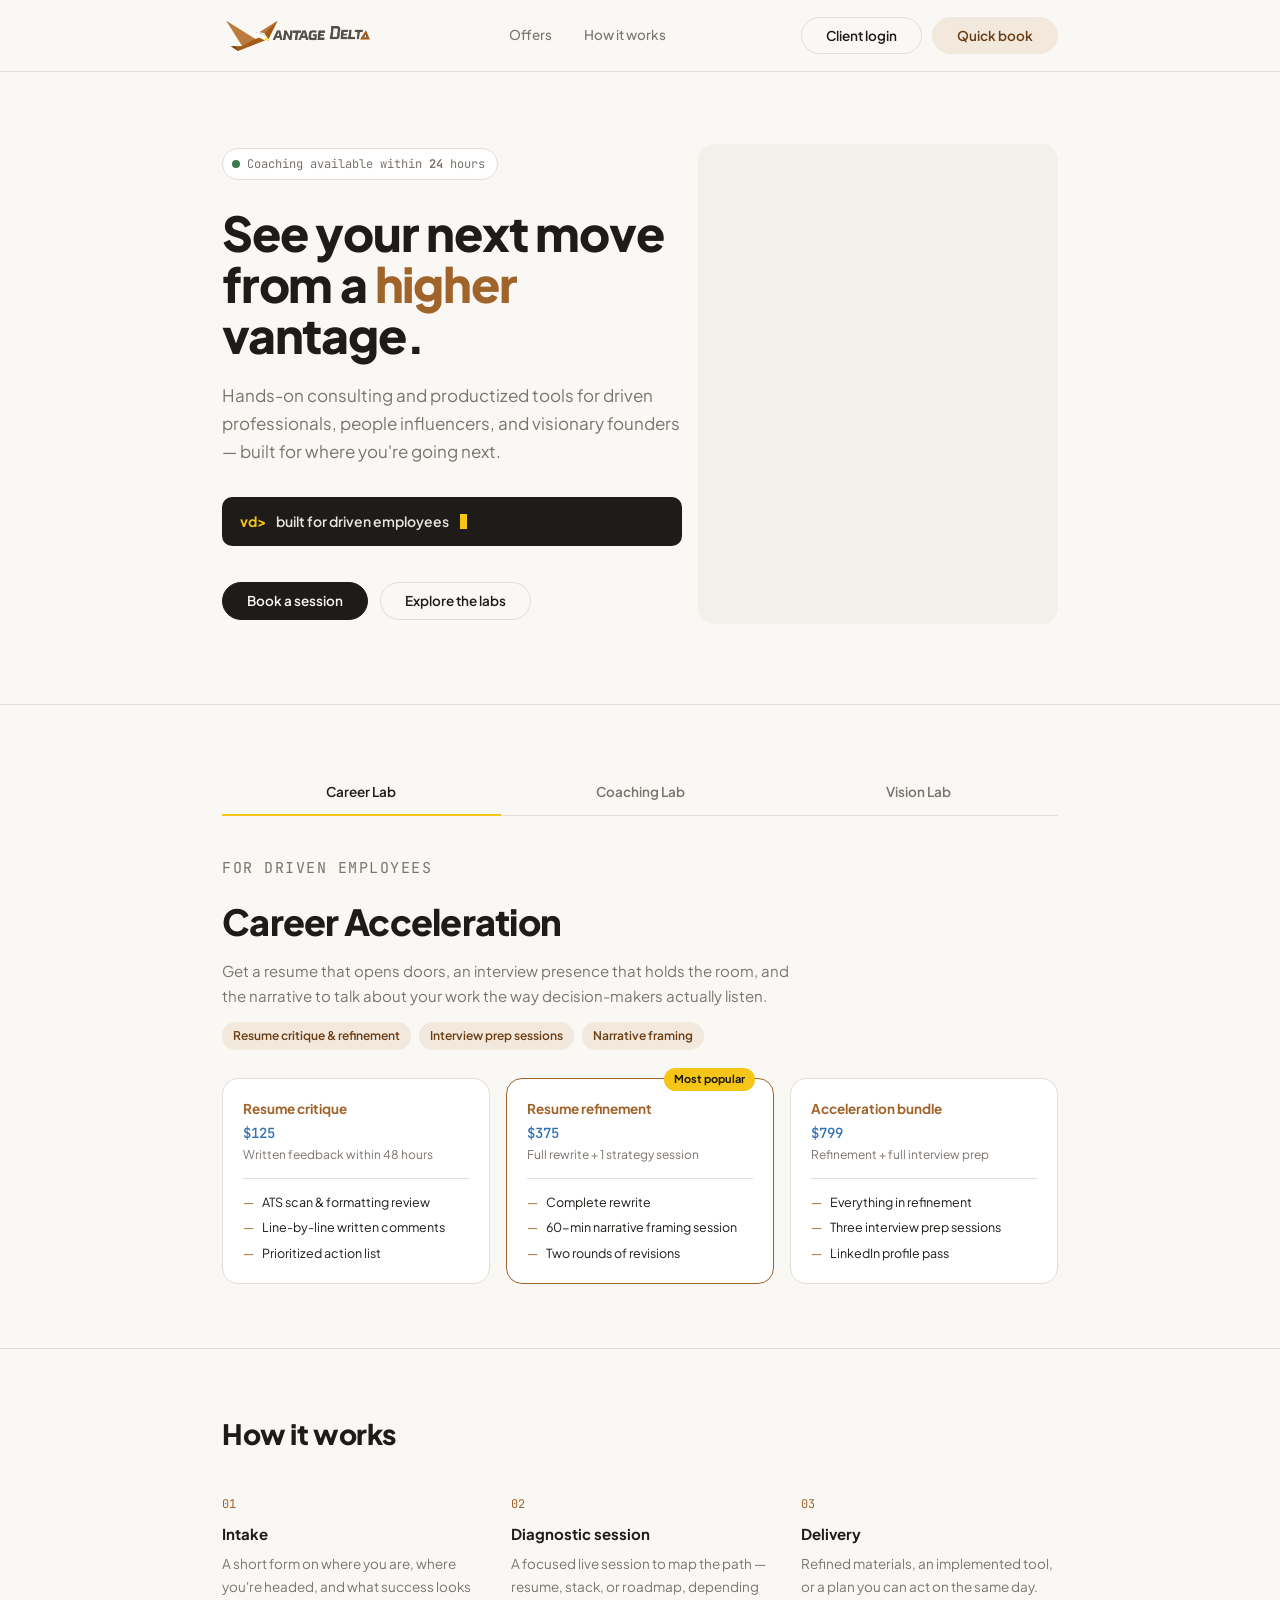
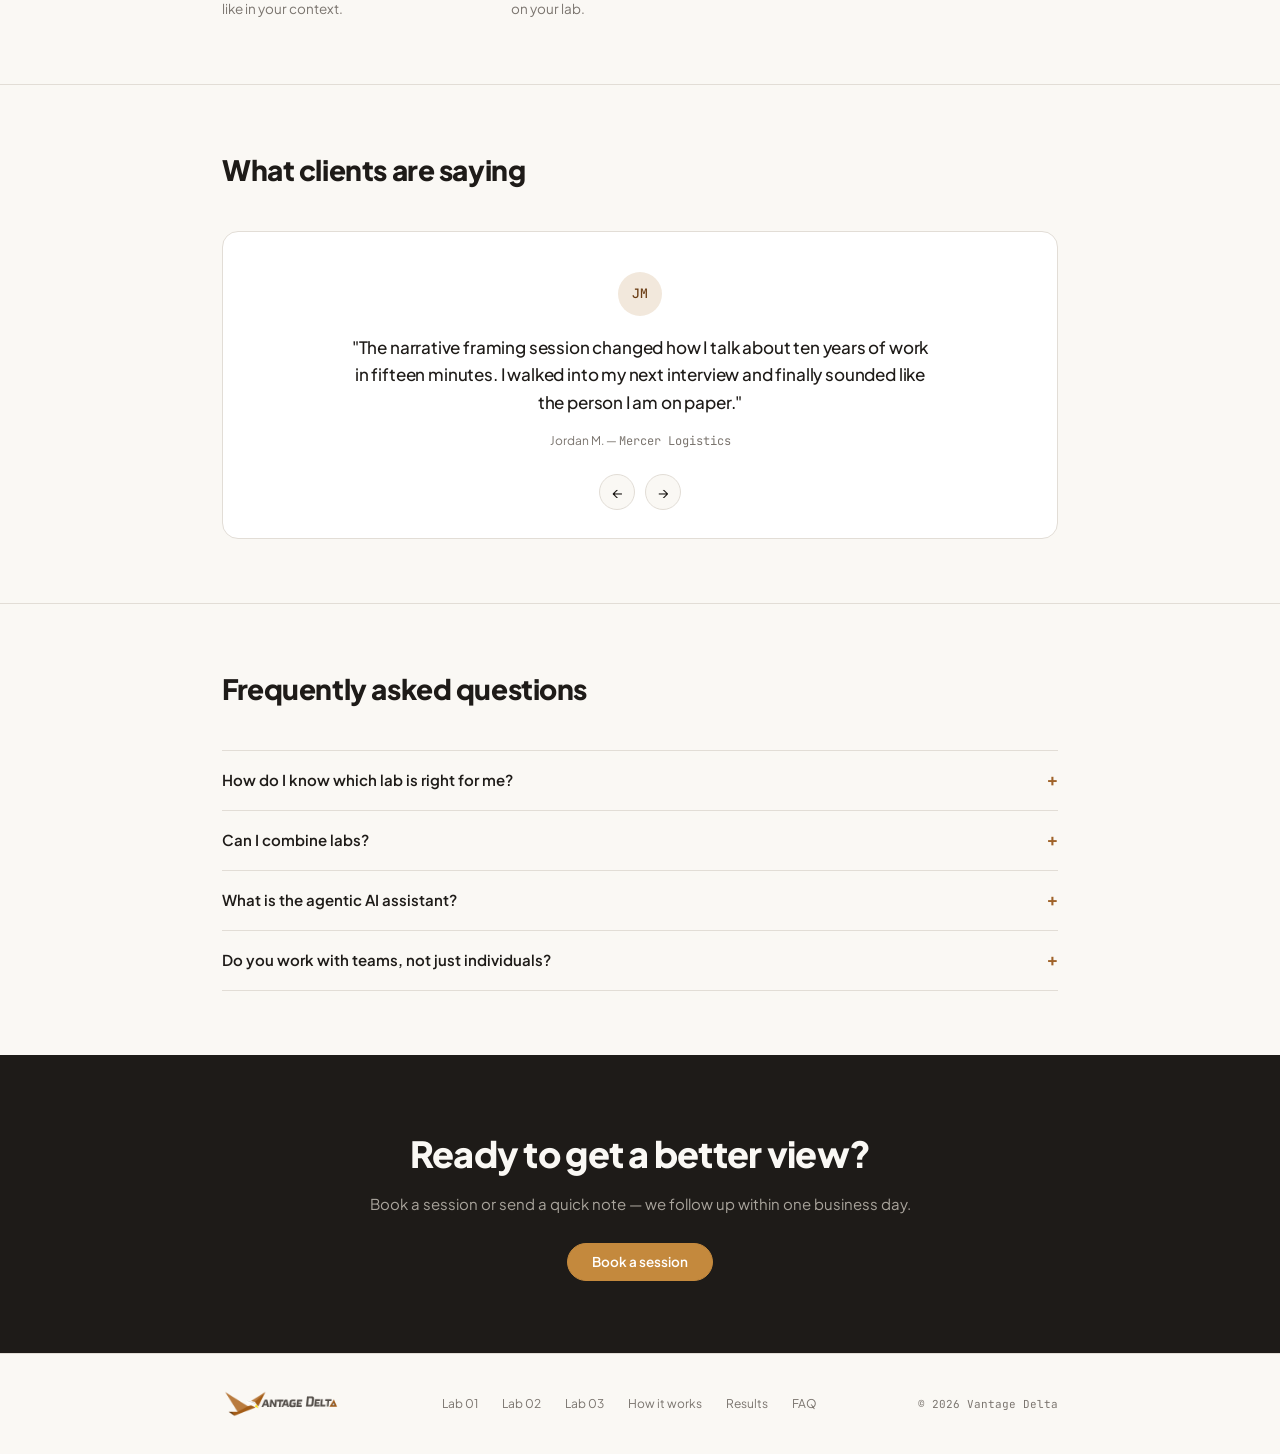
==== index.html @ 43eb8542 "Updating Console Function" ====
<!DOCTYPE html>
<html lang="en">
<head>
  <meta charset="UTF-8">
  <meta name="viewport" content="width=device-width, initial-scale=1.0">
  <meta name="description" content="Vantage Delta — Career acceleration, coaching stack, and vision clarity consulting for driven professionals, coaches, and founders.">
  <title>Vantage Delta</title>
  <link rel="stylesheet" href="./src/styles/main.css">

  <!-- Favicons -->
  <link rel="icon" type="image/x-icon"    href="./public/favicon.ico">
  <link rel="icon" type="image/png" sizes="32x32" href="./public/favicon-32.png">
  <link rel="apple-touch-icon" sizes="180x180"    href="./public/apple-touch-icon.png">
</head>
<body>

<!-- ─── Header ──────────────────────────────────────────────────────────── -->
<header class="site-header">
  <div class="container header-inner">
    <div class="logo">
      <img src="./public/logo.png" alt="Vantage Delta">
    </div>
    <nav class="site-nav">
      <a href="#lab01">Offers</a>
      <a href="#how">How it works</a>
    </nav>
    <div class="header-actions">
      <button class="btn btn-ghost" id="clientLoginBtn">Client login</button>
      <button class="btn btn-accent-soft" id="qbOpenBtn">Quick book</button>
    </div>
  </div>
</header>

<!-- ─── Hero ─────────────────────────────────────────────────────────────── -->
<section class="hero" id="hero-section">
  <div class="container">
    <div class="hero-layout">

      <!-- Left: content -->
      <div class="hero-content">
        <div class="avail-badge">
          <span class="avail-dot" id="availDot"></span>
          <span id="availText">Coaching available within <span id="availHours">24</span> hours</span>
        </div>
        <h1>See your next move<br>from a <em>higher</em> vantage.</h1>
        <p class="hero-sub">
          Hands-on consulting and productized tools for driven professionals,
          people influencers, and visionary founders — built for where you're going next.
        </p>
        <div class="console">
          <span class="console-prompt">vd&gt;</span>
          <span id="consoleText"></span>
          <span class="console-cursor"></span>
        </div>
        <div class="hero-actions">
          <button class="btn btn-dark" id="heroBookBtn">Book a session</button>
          <a class="btn btn-ghost" href="#lab01">Explore the labs</a>
        </div>
      </div>

      <!-- Right: visual panel — images controlled via Notion CMS -->
      <div class="hero-visual" id="heroVisual">
        <img class="hero-visual-img" id="heroVisualImg" src="" alt="" aria-hidden="true">
      </div>

    </div>
  </div>
</section>

<!-- Section divider -->
<hr class="section-rule" aria-hidden="true">

<!-- ─── Offerings (tabbed) ───────────────────────────────────────────── -->
<section class="offerings" id="lab01">
  <div class="container">

    <div class="tab-bar" role="tablist">
      <button class="tab-btn active" role="tab" data-tab="lab01" aria-selected="true">
        Career Lab
      </button>
      <button class="tab-btn" role="tab" data-tab="lab02" aria-selected="false" id="lab02">
        Coaching Lab
      </button>
      <button class="tab-btn" role="tab" data-tab="lab03" aria-selected="false" id="lab03">
        Vision Lab
      </button>
    </div>

    <!-- Lab 01 -->
    <div class="tab-panel active" data-panel="lab01" role="tabpanel">
      <div class="panel-header">
        <p class="panel-kicker">For driven employees</p>
        <h2>Career Acceleration</h2>
        <p>
          Get a resume that opens doors, an interview presence that holds the room,
          and the narrative to talk about your work the way decision-makers actually listen.
        </p>
        <div class="panel-tags">
          <span>Resume critique &amp; refinement</span>
          <span>Interview prep sessions</span>
          <span>Narrative framing</span>
        </div>
      </div>
      <div class="tier-grid">
        <div class="tier-card">
          <p class="tier-name">Resume critique</p>
          <p class="tier-price">$125</p>
          <p class="tier-desc">Written feedback within 48 hours</p>
          <ul class="tier-features">
            <li>ATS scan &amp; formatting review</li>
            <li>Line-by-line written comments</li>
            <li>Prioritized action list</li>
          </ul>
        </div>
        <div class="tier-card featured">
          <span class="tier-badge">Most popular</span>
          <p class="tier-name">Resume refinement</p>
          <p class="tier-price">$375</p>
          <p class="tier-desc">Full rewrite + 1 strategy session</p>
          <ul class="tier-features">
            <li>Complete rewrite</li>
            <li>60-min narrative framing session</li>
            <li>Two rounds of revisions</li>
          </ul>
        </div>
        <div class="tier-card">
          <p class="tier-name">Acceleration bundle</p>
          <p class="tier-price">$799</p>
          <p class="tier-desc">Refinement + full interview prep</p>
          <ul class="tier-features">
            <li>Everything in refinement</li>
            <li>Three interview prep sessions</li>
            <li>LinkedIn profile pass</li>
          </ul>
        </div>
      </div>
    </div>

    <!-- Lab 02 -->
    <div class="tab-panel" data-panel="lab02" role="tabpanel">
      <div class="panel-header">
        <p class="panel-kicker">For people influencers &amp; coaches</p>
        <h2>Coaching Stack</h2>
        <p>
          Run your practice on the same infrastructure we use — including an AI assistant
          trained on your frameworks that supports your clients between sessions.
          Every higher-tier client gets access to a Vantage Delta–trained agent built around their methodology.
        </p>
        <div class="panel-tags">
          <span>Instructional design templates</span>
          <span>Agentic AI assistant setup</span>
          <span>Implementation &amp; onboarding</span>
        </div>
      </div>
      <div class="tier-grid">
        <div class="tier-card">
          <p class="tier-name">Stack starter</p>
          <p class="tier-price">$497</p>
          <p class="tier-desc">One-time</p>
          <ul class="tier-features">
            <li>Instructional design templates</li>
            <li>Self-guided AI assistant setup guide</li>
            <li>Email support during setup</li>
          </ul>
        </div>
        <div class="tier-card featured">
          <span class="tier-badge">Most popular</span>
          <p class="tier-name">Stack pro</p>
          <p class="tier-price">$1,997<br>+ $99/mo</p>
          <p class="tier-desc">Full implementation</p>
          <ul class="tier-features">
            <li>1:1 onboarding session</li>
            <li>Custom AI assistant trained on your materials</li>
            <li>Ongoing hosting &amp; support</li>
          </ul>
        </div>
        <div class="tier-card">
          <p class="tier-name">Stack + strategy</p>
          <p class="tier-price">$1,997<br>+ $249/mo</p>
          <p class="tier-desc">Pro + ongoing coaching</p>
          <ul class="tier-features">
            <li>Everything in Stack Pro</li>
            <li>Monthly strategy session</li>
            <li>Quarterly assistant retraining</li>
          </ul>
        </div>
      </div>
    </div>

    <!-- Lab 03 -->
    <div class="tab-panel" data-panel="lab03" role="tabpanel">
      <div class="panel-header">
        <p class="panel-kicker">For visionaries</p>
        <h2>Vision Clarity</h2>
        <p>
          Before you build, get a clear read on your MVP scope, your stack, and exactly where
          to place people — your first hire, a contractor, or a fractional lead.
          We help you deploy human capital as strategically as any other resource.
        </p>
        <div class="panel-tags">
          <span>MVP framing &amp; stack analysis</span>
          <span>Human capital deployment</span>
          <span>Business structuring</span>
        </div>
      </div>
      <div class="tier-grid">
        <div class="tier-card">
          <p class="tier-name">Framing sprint</p>
          <p class="tier-price">$2,500</p>
          <p class="tier-desc">2-week engagement</p>
          <ul class="tier-features">
            <li>MVP scope document</li>
            <li>Stack analysis &amp; recommendations</li>
            <li>30/60/90-day roadmap</li>
          </ul>
        </div>
        <div class="tier-card">
          <p class="tier-name">Advisory retainer</p>
          <p class="tier-price">$1,500/mo</p>
          <p class="tier-desc">Ongoing guidance</p>
          <ul class="tier-features">
            <li>Async support between sessions</li>
            <li>Monthly strategy session</li>
            <li>Hiring &amp; deployment guidance as you grow</li>
          </ul>
        </div>
        <div class="tier-card featured">
          <span class="tier-badge">Most popular</span>
          <p class="tier-name">Launch package</p>
          <p class="tier-price">$4,500</p>
          <p class="tier-desc">Framing + structuring + people plan</p>
          <ul class="tier-features">
            <li>Everything in framing sprint</li>
            <li>Business structuring guidance</li>
            <li>People deployment plan — hire, contract, or place fractionally</li>
          </ul>
        </div>
      </div>
    </div>

  </div>
</section>

<!-- ─── How it works ──────────────────────────────────────────────────────── -->
<section class="how" id="how">
  <div class="container">
    <h2 class="section-heading">How it works</h2>
    <div class="how-grid">
      <div class="how-step">
        <span class="step-num">01</span>
        <h4>Intake</h4>
        <p>A short form on where you are, where you're headed, and what success looks like in your context.</p>
      </div>
      <div class="how-step">
        <span class="step-num">02</span>
        <h4>Diagnostic session</h4>
        <p>A focused live session to map the path — resume, stack, or roadmap, depending on your lab.</p>
      </div>
      <div class="how-step">
        <span class="step-num">03</span>
        <h4>Delivery</h4>
        <p>Refined materials, an implemented tool, or a plan you can act on the same day.</p>
      </div>
    </div>
  </div>
</section>

<!-- ─── Case studies ──────────────────────────────────────────────────────── -->
<section class="cases" id="cases">
  <div class="container">
    <h2 class="section-heading">What clients are saying</h2>
    <div class="carousel-wrap">
      <div class="carousel-track-outer">
        <div class="carousel-track" id="carouselTrack">

          <!-- Slides injected from Notion via JS, fallback placeholders below -->
          <div class="case-slide">
            <div class="case-avatar">JM</div>
            <p class="case-quote">"The narrative framing session changed how I talk about ten years of work in fifteen minutes. I walked into my next interview and finally sounded like the person I am on paper."</p>
            <p class="case-meta">Jordan M. — <span class="org">Mercer Logistics</span></p>
          </div>

          <div class="case-slide">
            <div class="case-avatar">AR</div>
            <p class="case-quote">"We stood up the coaching stack in under a week. The assistant knows our frameworks — coaches spend their time on the conversation, not repeating themselves."</p>
            <p class="case-meta">Aliyah R. — <span class="org">Northbound Coaching Collective</span></p>
          </div>

          <div class="case-slide">
            <div class="case-avatar">DT</div>
            <p class="case-quote">"The framing sprint told us exactly what to build first and who we actually needed to hire. We skipped a fractional CTO entirely and saved months."</p>
            <p class="case-meta">Devon T. — <span class="org">Loop &amp; Lattice</span></p>
          </div>

        </div>
      </div>
      <div class="carousel-controls">
        <button id="prevCase" aria-label="Previous">&#8592;</button>
        <button id="nextCase" aria-label="Next">&#8594;</button>
      </div>
    </div>
  </div>
</section>

<!-- ─── FAQ ───────────────────────────────────────────────────────────────── -->
<section class="faq" id="faq">
  <div class="container">
    <h2 class="section-heading">Frequently asked questions</h2>

    <details class="faq-item" name="vl-faq">
      <summary>How do I know which lab is right for me? <span class="faq-toggle">+</span></summary>
      <p>If you're job searching or angling for a promotion, start with Lab 01. If you coach or develop others professionally, Lab 02. If you're building something new, Lab 03. Quick book and we'll confirm in the intake.</p>
    </details>

    <details class="faq-item" name="vl-faq">
      <summary>Can I combine labs? <span class="faq-toggle">+</span></summary>
      <p>Yes. A common pairing is Vision Clarity for the business and Coaching Stack for the team being built around it. Reach out and we'll scope accordingly.</p>
    </details>

    <details class="faq-item" name="vl-faq">
      <summary>What is the agentic AI assistant? <span class="faq-toggle">+</span></summary>
      <p>It's an AI assistant trained on your specific coaching materials and frameworks — so your clients get consistent, on-brand support between sessions. It's the same infrastructure behind our Chess Not Checkers mentorship program, now productized for other coaches.</p>
    </details>

    <details class="faq-item" name="vl-faq">
      <summary>Do you work with teams, not just individuals? <span class="faq-toggle">+</span></summary>
      <p>Yes. Lab 02 and Lab 03 are both designed to scale from a solo practitioner to a small team. Multi-coach licensing is coming in Phase 2.</p>
    </details>

  </div>
</section>

<!-- ─── CTA Band ───────────────────────────────────────────────────────────── -->
<section class="cta-band">
  <div class="container">
    <h2>Ready to get a better view?</h2>
    <p>Book a session or send a quick note — we follow up within one business day.</p>
    <button class="btn btn-primary" id="ctaBookBtn">Book a session</button>
  </div>
</section>

<!-- ─── Footer ─────────────────────────────────────────────────────────────── -->
<footer class="site-footer">
  <div class="container footer-inner">
    <div class="footer-logo">
      <img src="./public/logo.png" alt="Vantage Delta">
    </div>
    <nav class="footer-nav">
      <a href="#lab01">Lab 01</a>
      <a href="#lab02">Lab 02</a>
      <a href="#lab03">Lab 03</a>
      <a href="#how">How it works</a>
      <a href="#cases">Results</a>
      <a href="#faq">FAQ</a>
    </nav>
    <div class="footer-meta">
      <span>&copy; 2026 Vantage Delta</span>
    </div>
  </div>
</footer>

<!-- ─── Quick Book card ────────────────────────────────────────────────────── -->
<div class="qb-overlay" id="qbOverlay"></div>
<aside class="qb-card" id="qbCard" role="dialog" aria-label="Quick book">
  <button class="qb-close" id="qbClose" aria-label="Close">&times;</button>
  <h3>Quick book</h3>
  <p class="qb-sub">Tell us what you need and we'll follow up within one business day.</p>
  <div id="qbFormWrap">
    <div id="qbFormLoading">Loading form…</div>
    <div id="hbspt-form-target"></div>
  </div>
</aside>

<!-- HubSpot embed v2 — loaded async, form initialized on first card open -->
<script charset="utf-8" type="text/javascript" src="//js-na2.hsforms.net/forms/embed/v2.js" async></script>
<script>
  var hsFormLoaded = false;

  function initHubSpotForm() {
    if (hsFormLoaded) return; // only create once
    function tryCreate() {
      if (window.hbspt && window.hbspt.forms) {
        hbspt.forms.create({
          region: "na2",
          portalId: "246483124",
          formId: "dcd3683c-7e55-4ae4-b282-bf4c3a5fb9b4",
          target: "#hbspt-form-target",
          onFormReady: function() {
            const loader = document.getElementById('qbFormLoading');
            if (loader) loader.style.display = 'none';
          }
        });
        hsFormLoaded = true;
      } else {
        // Script not ready yet — retry in 100ms
        setTimeout(tryCreate, 100);
      }
    }
    tryCreate();
  }
</script>

<script src="./src/js/main.js"></script>
</body>
</html>
---- src/styles/main.css ----
@import url('https://fonts.googleapis.com/css2?family=Plus+Jakarta+Sans:wght@400;500;600;700;800&family=JetBrains+Mono:wght@400;500&display=swap');
@import './tokens.css';

/* ─── Reset ──────────────────────────────────────────────────────────────── */
*, *::before, *::after { box-sizing: border-box; margin: 0; padding: 0; }
html { scroll-behavior: smooth; }
body {
  font-family: var(--font-sans);
  font-size: var(--text-base);
  background: var(--color-paper);
  color: var(--color-ink);
  -webkit-font-smoothing: antialiased;
  line-height: 1.5;
}
img { display: block; max-width: 100%; }
a { color: inherit; text-decoration: none; }
button { font-family: var(--font-sans); cursor: pointer; }

/* ─── Layout ─────────────────────────────────────────────────────────────── */
.container {
  width: 100%;
  max-width: var(--max-w);
  margin: 0 auto;
  padding: 0 32px;
}

/* ─── Buttons ────────────────────────────────────────────────────────────── */
.btn {
  display: inline-flex;
  align-items: center;
  justify-content: center;
  gap: 8px;
  padding: 11px 24px;
  border-radius: var(--radius-pill);
  border: 1.5px solid transparent;
  font-size: var(--text-sm);
  font-weight: 600;
  line-height: 1;
  white-space: nowrap;
  transition: background 0.15s, color 0.15s, border-color 0.15s, transform 0.1s;
}
.btn:active { transform: scale(0.97); }

.btn-dark {
  background: var(--color-ink);
  color: var(--color-paper);
  border-color: var(--color-ink);
}
.btn-dark:hover { background: var(--color-ink-mid); border-color: var(--color-ink-mid); }

.btn-ghost {
  background: transparent;
  color: var(--color-ink);
  border-color: var(--color-border);
}
.btn-ghost:hover { border-color: var(--color-ink-mid); }

.btn-primary {
  background: var(--color-primary);
  color: #fff;
  border-color: var(--color-primary);
}
.btn-primary:hover { background: var(--color-primary-dark); border-color: var(--color-primary-dark); }

.btn-accent-soft {
  background: var(--color-primary-soft);
  color: var(--color-primary-dark);
  border-color: var(--color-primary-soft);
}
.btn-accent-soft:hover { background: #EAD9C4; }

/* ─── Header ─────────────────────────────────────────────────────────────── */
.site-header {
  position: sticky;
  top: 0;
  z-index: 100;
  height: var(--header-h);
  background: rgba(250, 248, 244, 0.94);
  backdrop-filter: blur(8px);
  border-bottom: 1px solid var(--color-border);
}
.header-inner {
  display: flex;
  align-items: center;
  justify-content: space-between;
  height: 100%;
}
.logo {
  display: flex;
  align-items: center;
  gap: 12px;
}
.logo img {
  height: 36px;
  width: auto;
}
.site-nav {
  display: flex;
  align-items: center;
  gap: 32px;
}
.site-nav a {
  font-size: var(--text-sm);
  font-weight: 500;
  color: var(--color-ink-soft);
  transition: color 0.15s;
}
.site-nav a:hover { color: var(--color-ink); }
.header-actions {
  display: flex;
  align-items: center;
  gap: 10px;
}

/* ─── Availability badge ─────────────────────────────────────────────────── */
.avail-badge {
  display: inline-flex;
  align-items: center;
  gap: 7px;
  font-family: var(--font-mono);
  font-size: var(--text-xs);
  color: var(--color-ink-soft);
  background: var(--color-surface);
  border: 1px solid var(--color-border);
  border-radius: var(--radius-pill);
  padding: 6px 12px 6px 9px;
  margin-bottom: 28px;
}
.avail-dot {
  width: 8px;
  height: 8px;
  border-radius: 50%;
  background: var(--color-green);
  flex-shrink: 0;
  transition: background 0.3s;
}
.avail-dot.off { background: var(--color-red); }

/* ─── Hero ───────────────────────────────────────────────────────────────── */
/* ─── Hero ───────────────────────────────────────────────────────────────── */
.hero {
  padding: 72px 0 80px;
}

/* Two-column layout */
.hero-layout {
  display: grid;
  grid-template-columns: 1fr 360px;
  gap: 10px;
  align-items: center;
}

/* Left column */
.hero-content {}

.hero h1 {
  font-size: var(--text-3xl);
  font-weight: 800;
  line-height: 1.06;
  letter-spacing: -0.025em;
  margin-bottom: 20px;
}
.hero h1 em {
  font-style: normal;
  color: var(--color-primary);
}
.hero-sub {
  font-size: var(--text-md);
  color: var(--color-ink-soft);
  line-height: 1.65;
  max-width: 520px;
  margin-bottom: 32px;
}

/* Right column — visual panel */
.hero-visual {
  position: relative;
  height: 480px;
  border-radius: var(--radius-lg);
  overflow: hidden;
  background-color: var(--color-surface-2);
  /* background-image set via JS from Notion CMS */
  background-repeat: repeat-x;
  background-size: auto 100%;
  background-position: center;
  display: flex;
  align-items: flex-end;
  justify-content: center;
}

/* Foreground image — max 360×480, object-fit keeps proportions */
.hero-visual-img {
  display: block;
  width: 100%;
  max-width: 360px;
  max-height: 480px;
  object-fit: contain;
  object-position: bottom center;
  position: relative;
  z-index: 1;
  /* Hidden until src is set via JS */
  opacity: 0;
  transition: opacity 0.3s ease;
}
.hero-visual-img.loaded { opacity: 1; }

/* Responsive — stack on smaller screens */
@media (max-width: 860px) {
  .hero-layout {
    grid-template-columns: 1fr;
  }
  .hero-visual {
    height: 280px;
    order: -1; /* image above content on mobile */
  }
}
.console {
  display: flex;
  align-items: center;
  gap: 10px;
  font-family: var(--font-sans);
  font-size: 14px;
  font-weight: 600;
  background: var(--color-ink);
  color: #E8E4DC;
  border-radius: var(--radius-md);
  padding: 14px 18px;
  max-width: 460px;
  margin-bottom: 36px;
}
.console-prompt { color: var(--color-accent); font-weight: 700; }
.console-cursor {
  display: inline-block;
  width: 7px;
  height: 15px;
  background: var(--color-accent);
  vertical-align: -3px;
  margin-left: 1px;
  animation: blink 1s step-end infinite;
}
@keyframes blink { 50% { opacity: 0; } }
.hero-actions { display: flex; gap: 12px; flex-wrap: wrap; }

/* Section rule */
.section-rule {
  border: none;
  border-top: 1px solid var(--color-border);
  margin: 0;
}

/* ─── Offerings — tabbed ─────────────────────────────────────────────────── */
.offerings { padding: 64px 0; }

.tab-bar {
  display: flex;
  border-bottom: 1px solid var(--color-border);
  margin-bottom: 40px;
}
.tab-btn {
  flex: 1;
  background: none;
  border: none;
  border-bottom: 2px solid transparent;
  padding: 14px 8px;
  font-size: var(--text-sm);
  font-weight: 600;
  color: var(--color-ink-soft);
  transition: color 0.15s, border-color 0.15s;
  margin-bottom: -1px;
}
.tab-btn:hover { color: var(--color-ink); }
.tab-btn.active {
  color: var(--color-ink);
  border-bottom-color: var(--color-accent);
}

.tab-panel { display: none; }
.tab-panel.active { display: block; animation: fadeIn 0.2s ease; }
@keyframes fadeIn { from { opacity: 0; transform: translateY(4px); } to { opacity: 1; transform: none; } }

.panel-header { margin-bottom: 28px; }
.panel-kicker {
  font-family: var(--font-mono);
  font-size: var(--text-xs);
  text-transform: uppercase;
  letter-spacing: 0.1em;
  color: var(--color-primary);
  margin-bottom: 10px;
}
.panel-header h2 {
  font-size: var(--text-2xl);
  font-weight: 800;
  letter-spacing: -0.02em;
  margin-bottom: 10px;
}
.panel-header p {
  font-size: var(--text-base);
  color: var(--color-ink-soft);
  line-height: 1.65;
  max-width: 580px;
  margin-bottom: 14px;
}
.panel-tags {
  display: flex;
  flex-wrap: wrap;
  gap: 8px;
}
.panel-tags span {
  font-size: var(--text-xs);
  font-weight: 600;
  background: var(--color-primary-soft);
  color: var(--color-primary-dark);
  padding: 5px 11px;
  border-radius: var(--radius-pill);
}

/* Tier cards */
.tier-grid {
  display: grid;
  grid-template-columns: repeat(3, minmax(0, 1fr));
  gap: 16px;
}
.tier-card {
  background: var(--color-surface);
  border: 1px solid var(--color-border);
  border-radius: var(--radius-lg);
  padding: 20px;
  display: flex;
  flex-direction: column;
  min-width: 0;
  position: relative;
}
.tier-card.featured {
  border-color: var(--color-primary);
}
.tier-badge {
  position: absolute;
  top: -11px;
  right: 18px;
  font-size: 11px;
  font-weight: 700;
  background: var(--color-accent);
  color: var(--color-ink);
  padding: 3px 10px;
  border-radius: var(--radius-pill);
}
.tier-name {
  font-size: var(--text-sm);
  font-weight: 700;
  margin-bottom: 4px;
  color: var(--color-primary);
}
.tier-price {
  font-family: var(--font-mono);
  font-size: 14px;
  font-weight: 500;
  line-height: 1.3;
  margin-bottom: 4px;
  color: #2F6FB3;
}
.tier-desc {
  font-size: 12px;
  color: var(--color-ink-soft);
  margin-bottom: 14px;
}
.tier-features {
  list-style: none;
  padding-top: 14px;
  border-top: 1px solid var(--color-border);
  display: flex;
  flex-direction: column;
  gap: 7px;
  flex: 1;
}
.tier-features li {
  font-size: 12.5px;
  display: flex;
  gap: 8px;
  align-items: flex-start;
  min-width: 0;
}
.tier-features li::before {
  content: '—';
  color: var(--color-primary);
  flex-shrink: 0;
}

/* ─── How it works ───────────────────────────────────────────────────────── */
.how { padding: 64px 0; border-top: 1px solid var(--color-border); }
.section-heading {
  font-size: var(--text-xl);
  font-weight: 800;
  letter-spacing: -0.015em;
  margin-bottom: 40px;
}
.how-grid {
  display: grid;
  grid-template-columns: repeat(3, minmax(0, 1fr));
  gap: 32px;
}
.how-step {}
.step-num {
  font-family: var(--font-mono);
  font-size: var(--text-xs);
  color: var(--color-primary);
  display: block;
  margin-bottom: 10px;
}
.how-step h4 {
  font-size: var(--text-base);
  font-weight: 700;
  margin-bottom: 8px;
}
.how-step p {
  font-size: var(--text-sm);
  color: var(--color-ink-soft);
  line-height: 1.65;
}

/* ─── Case studies ───────────────────────────────────────────────────────── */
.cases { padding: 64px 0; border-top: 1px solid var(--color-border); }
.carousel-wrap {
  background: var(--color-surface);
  border: 1px solid var(--color-border);
  border-radius: var(--radius-lg);
  padding: 40px 0 28px;
  overflow: hidden;
}
.carousel-track-outer { overflow: hidden; }
.carousel-track {
  display: flex;
  transition: transform 0.35s cubic-bezier(0.4, 0, 0.2, 1);
}
.case-slide {
  flex: 0 0 100%;
  min-width: 0;
  padding: 0 52px;
  text-align: center;
}
.case-avatar {
  width: 44px;
  height: 44px;
  border-radius: 50%;
  background: var(--color-primary-soft);
  color: var(--color-primary-dark);
  font-family: var(--font-mono);
  font-size: 13px;
  font-weight: 500;
  display: flex;
  align-items: center;
  justify-content: center;
  margin: 0 auto 18px;
}
.case-quote {
  font-size: var(--text-md);
  font-weight: 500;
  line-height: 1.6;
  letter-spacing: -0.01em;
  max-width: 580px;
  margin: 0 auto 16px;
}
.case-meta {
  font-size: var(--text-xs);
  color: var(--color-ink-soft);
}
.case-meta .org { font-family: var(--font-mono); }
.carousel-controls {
  display: flex;
  justify-content: center;
  gap: 10px;
  margin-top: 24px;
}
.carousel-controls button {
  width: 36px;
  height: 36px;
  border-radius: 50%;
  border: 1px solid var(--color-border);
  background: var(--color-paper);
  font-size: 15px;
  color: var(--color-ink);
  display: flex;
  align-items: center;
  justify-content: center;
  transition: border-color 0.15s;
}
.carousel-controls button:hover { border-color: var(--color-ink-mid); }

/* ─── FAQ ────────────────────────────────────────────────────────────────── */
.faq { padding: 64px 0; border-top: 1px solid var(--color-border); }
.faq-item {
  border-top: 1px solid var(--color-border);
}
.faq-item:last-child { border-bottom: 1px solid var(--color-border); }
.faq-item summary {
  list-style: none;
  display: flex;
  justify-content: space-between;
  align-items: center;
  padding: 16px 0;
  font-size: var(--text-base);
  font-weight: 600;
  cursor: pointer;
}
.faq-item summary::-webkit-details-marker { display: none; }
.faq-toggle {
  font-family: var(--font-mono);
  font-size: 18px;
  color: var(--color-primary);
  flex-shrink: 0;
  margin-left: 16px;
  transition: transform 0.2s;
}
details[open] .faq-toggle { transform: rotate(45deg); }
.faq-item p {
  font-size: var(--text-sm);
  color: var(--color-ink-soft);
  line-height: 1.7;
  padding-bottom: 16px;
}

/* ─── CTA Band ───────────────────────────────────────────────────────────── */
.cta-band {
  background: var(--color-ink);
  color: var(--color-paper);
  padding: 72px 0;
  text-align: center;
}
.cta-band h2 {
  font-size: var(--text-2xl);
  font-weight: 800;
  letter-spacing: -0.02em;
  margin-bottom: 12px;
}
.cta-band p {
  font-size: var(--text-base);
  color: #A9A49C;
  margin-bottom: 28px;
}
.cta-band .btn-primary {
  background: var(--color-primary-light);
  border-color: var(--color-primary-light);
  color: #fff;
}
.cta-band .btn-primary:hover {
  background: var(--color-primary);
  border-color: var(--color-primary);
}

/* ─── Footer ─────────────────────────────────────────────────────────────── */
.site-footer {
  border-top: 1px solid var(--color-border);
  padding: 36px 0;
}
.footer-inner {
  display: flex;
  align-items: center;
  justify-content: space-between;
  flex-wrap: wrap;
  gap: 16px;
}
.footer-logo img { height: 28px; width: auto; }
.footer-nav {
  display: flex;
  gap: 24px;
}
.footer-nav a {
  font-size: var(--text-xs);
  color: var(--color-ink-soft);
  transition: color 0.15s;
}
.footer-nav a:hover { color: var(--color-ink); }
.footer-meta {
  font-family: var(--font-mono);
  font-size: 11px;
  color: var(--color-ink-soft);
  text-align: right;
  display: flex;
  flex-direction: column;
  gap: 4px;
  align-items: flex-end;
}
.footer-meta a { color: var(--color-ink-soft); transition: color 0.15s; }
.footer-meta a:hover { color: var(--color-ink); }

/* ─── Quick Book modal card ──────────────────────────────────────────────── */
.qb-overlay {
  position: fixed;
  inset: 0;
  background: rgba(30, 27, 24, 0.5);
  z-index: 200;
  opacity: 0;
  visibility: hidden;
  transition: opacity 0.25s ease, visibility 0.25s ease;
}
.qb-overlay.open { opacity: 1; visibility: visible; }

.qb-card {
  position: fixed;
  top: 50%;
  right: -420px;
  transform: translateY(-50%);
  width: 380px;
  height: 630px;
  background: var(--color-surface);
  border: 1px solid var(--color-border);
  border-radius: var(--radius-lg);
  padding: 28px;
  z-index: 201;
  display: flex;
  flex-direction: column;
  opacity: 0;
  transition: right 0.3s cubic-bezier(0.4, 0, 0.2, 1), opacity 0.3s ease;
  overflow-y: auto;
}
.qb-card.open { right: 40px; opacity: 1; }

.qb-close {
  position: absolute;
  top: 20px;
  right: 20px;
  width: 30px;
  height: 30px;
  border-radius: 50%;
  border: 1px solid var(--color-border);
  background: transparent;
  font-size: 18px;
  line-height: 1;
  color: var(--color-ink);
  display: flex;
  align-items: center;
  justify-content: center;
  padding: 0;
  cursor: pointer;
  transition: border-color 0.15s;
}
.qb-close:hover { border-color: var(--color-ink-mid); }

/* Loading placeholder */
#qbFormLoading {
  font-family: var(--font-mono);
  font-size: 12px;
  color: var(--color-ink-soft);
  padding: 20px 0 8px;
  letter-spacing: 0.04em;
}

.qb-card h3 { font-size: var(--text-lg); font-weight: 800; margin-bottom: 6px; }
.qb-sub { font-size: var(--text-sm); color: var(--color-ink-soft); line-height: 1.55; margin-bottom: 22px; }

.qb-form { flex: 1; display: flex; flex-direction: column; }
.qb-field { margin-bottom: 14px; }
.qb-field label {
  display: block;
  font-size: var(--text-xs);
  font-weight: 600;
  margin-bottom: 5px;
  color: var(--color-ink);
}
.qb-field input,
.qb-field select,
.qb-field textarea {
  width: 100%;
  padding: 9px 12px;
  border: 1px solid var(--color-border);
  border-radius: var(--radius-sm);
  font-family: var(--font-sans);
  font-size: var(--text-sm);
  color: var(--color-ink);
  background: var(--color-paper);
  transition: border-color 0.15s;
  resize: vertical;
}
.qb-field input:focus,
.qb-field select:focus,
.qb-field textarea:focus {
  outline: none;
  border-color: var(--color-primary);
}
.qb-actions { display: flex; gap: 10px; margin-top: 4px; }
.qb-actions .btn { flex: 1; }

.qb-divider {
  text-align: center;
  font-size: var(--text-xs);
  color: var(--color-ink-soft);
  margin: 18px 0;
  position: relative;
}
.qb-divider::before, .qb-divider::after {
  content: '';
  position: absolute;
  top: 50%;
  width: 42%;
  height: 1px;
  background: var(--color-border);
}
.qb-divider::before { left: 0; }
.qb-divider::after { right: 0; }
.qb-calendly { width: 100%; }

.qb-confirm {
  display: none;
  background: var(--color-green-soft);
  color: #1F4E2E;
  border-radius: var(--radius-sm);
  padding: 12px;
  font-size: var(--text-sm);
  margin-top: 10px;
}
.qb-confirm.show { display: block; }

/* ─── Admin preview (internal only) ─────────────────────────────────────── */
.admin-section {
  padding: 48px 0 64px;
  border-top: 1px dashed var(--color-border);
}
.admin-label {
  font-family: var(--font-mono);
  font-size: 11px;
  text-transform: uppercase;
  letter-spacing: 0.1em;
  color: var(--color-ink-soft);
  margin-bottom: 16px;
}
.admin-card {
  max-width: 480px;
  background: transparent;
  border: 1px dashed var(--color-border);
  border-radius: var(--radius-lg);
  padding: 20px 24px;
}
.admin-row { display: flex; align-items: center; gap: 16px; }
.admin-text { flex: 1; }
.admin-title { font-size: var(--text-base); font-weight: 700; margin-bottom: 3px; }
.admin-sub { font-family: var(--font-mono); font-size: var(--text-xs); color: var(--color-ink-soft); }

.toggle-switch { position: relative; width: 44px; height: 26px; flex-shrink: 0; }
.toggle-switch input { opacity: 0; width: 0; height: 0; }
.toggle-track {
  position: absolute;
  inset: 0;
  border-radius: var(--radius-pill);
  background: var(--color-red);
  transition: background 0.2s;
  cursor: pointer;
}
.toggle-track::before {
  content: '';
  position: absolute;
  width: 20px; height: 20px;
  left: 3px; top: 3px;
  background: white;
  border-radius: 50%;
  transition: transform 0.2s;
}
.toggle-switch input:checked ~ .toggle-track { background: var(--color-green); }
.toggle-switch input:checked ~ .toggle-track::before { transform: translateX(18px); }

/* ─── Responsive ─────────────────────────────────────────────────────────── */
@media (max-width: 860px) {
  :root { --text-3xl: 34px; --text-2xl: 26px; }
  .site-nav { display: none; }
  .tier-grid, .how-grid { grid-template-columns: 1fr; }
  .tab-bar { flex-direction: column; border-bottom: none; }
  .tab-btn { border-bottom: 1px solid var(--color-border); border-left: 2px solid transparent; text-align: left; margin-bottom: 0; }
  .tab-btn.active { border-bottom-color: var(--color-border); border-left-color: var(--color-accent); }
  .case-slide { padding: 0 24px; }
  .qb-card { width: 90vw; right: -95vw; height: min(630px, 85vh); }
  .qb-card.open { right: 5vw; }
}

/* ─── HubSpot form overrides (hbspt.forms.create — renders in page DOM) ───── */
#qbFormWrap { flex: 1; overflow-y: auto; }

/* Remove HubSpot's default wrapper padding */
#qbFormWrap .hbspt-form,
#qbFormWrap form.hs-form { margin: 0 !important; padding: 0 !important; }

/* Field groups */
#qbFormWrap .hs-form-field { margin-bottom: 12px !important; }
#qbFormWrap .form-columns-2 { display: flex !important; gap: 10px !important; }
#qbFormWrap .form-columns-1 .hs-form-field,
#qbFormWrap .form-columns-2 .hs-form-field {
  float: none !important; width: 100% !important; padding: 0 !important;
}

/* Labels */
#qbFormWrap label {
  font-family: var(--font-sans) !important;
  font-size: 12px !important;
  font-weight: 600 !important;
  color: var(--color-ink) !important;
  display: block !important;
  margin-bottom: 5px !important;
}

/* Inputs, selects, textareas */
#qbFormWrap input[type="text"],
#qbFormWrap input[type="email"],
#qbFormWrap input[type="tel"],
#qbFormWrap input[type="number"],
#qbFormWrap select,
#qbFormWrap textarea {
  width: 100% !important;
  padding: 9px 12px !important;
  border: 1px solid var(--color-border) !important;
  border-radius: var(--radius-sm) !important;
  font-family: var(--font-sans) !important;
  font-size: 13.5px !important;
  color: var(--color-ink) !important;
  background: var(--color-paper) !important;
  box-shadow: none !important;
  box-sizing: border-box !important;
  height: auto !important;
  line-height: 1.4 !important;
  -webkit-appearance: none !important;
  appearance: none !important;
  transition: border-color 0.15s !important;
}
#qbFormWrap input:focus,
#qbFormWrap select:focus,
#qbFormWrap textarea:focus {
  outline: none !important;
  border-color: var(--color-primary) !important;
  box-shadow: none !important;
}

/* Submit button */
#qbFormWrap input[type="submit"],
#qbFormWrap .hs-button {
  font-family: var(--font-sans) !important;
  font-size: 13.5px !important;
  font-weight: 600 !important;
  background: var(--color-ink) !important;
  color: var(--color-paper) !important;
  border: none !important;
  border-radius: var(--radius-pill) !important;
  padding: 11px 24px !important;
  width: 100% !important;
  cursor: pointer !important;
  box-shadow: none !important;
  height: auto !important;
  margin-top: 4px !important;
  transition: background 0.15s !important;
  -webkit-appearance: none !important;
  appearance: none !important;
}
#qbFormWrap input[type="submit"]:hover,
#qbFormWrap .hs-button:hover { background: var(--color-primary-dark) !important; }

/* Errors */
#qbFormWrap .hs-error-msgs { list-style: none !important; padding: 0 !important; margin: 4px 0 0 !important; }
#qbFormWrap .hs-error-msg,
#qbFormWrap .hs-main-font-element {
  font-family: var(--font-sans) !important;
  font-size: 11.5px !important;
  color: var(--color-red) !important;
}

/* Thank you / success message */
#qbFormWrap .submitted-message,
#qbFormWrap .hs-form__thank-you {
  font-family: var(--font-sans) !important;
  font-size: 13.5px !important;
  font-weight: 600 !important;
  color: var(--color-green) !important;
  background: var(--color-green-soft) !important;
  border-radius: var(--radius-sm) !important;
  padding: 14px !important;
  text-align: center !important;
}

/* Legal / GDPR text */
#qbFormWrap .hs-richtext,
#qbFormWrap .legal-consent-container,
#qbFormWrap .hs-form-boilerplate {
  font-family: var(--font-sans) !important;
  font-size: 11px !important;
  color: var(--color-ink-soft) !important;
}
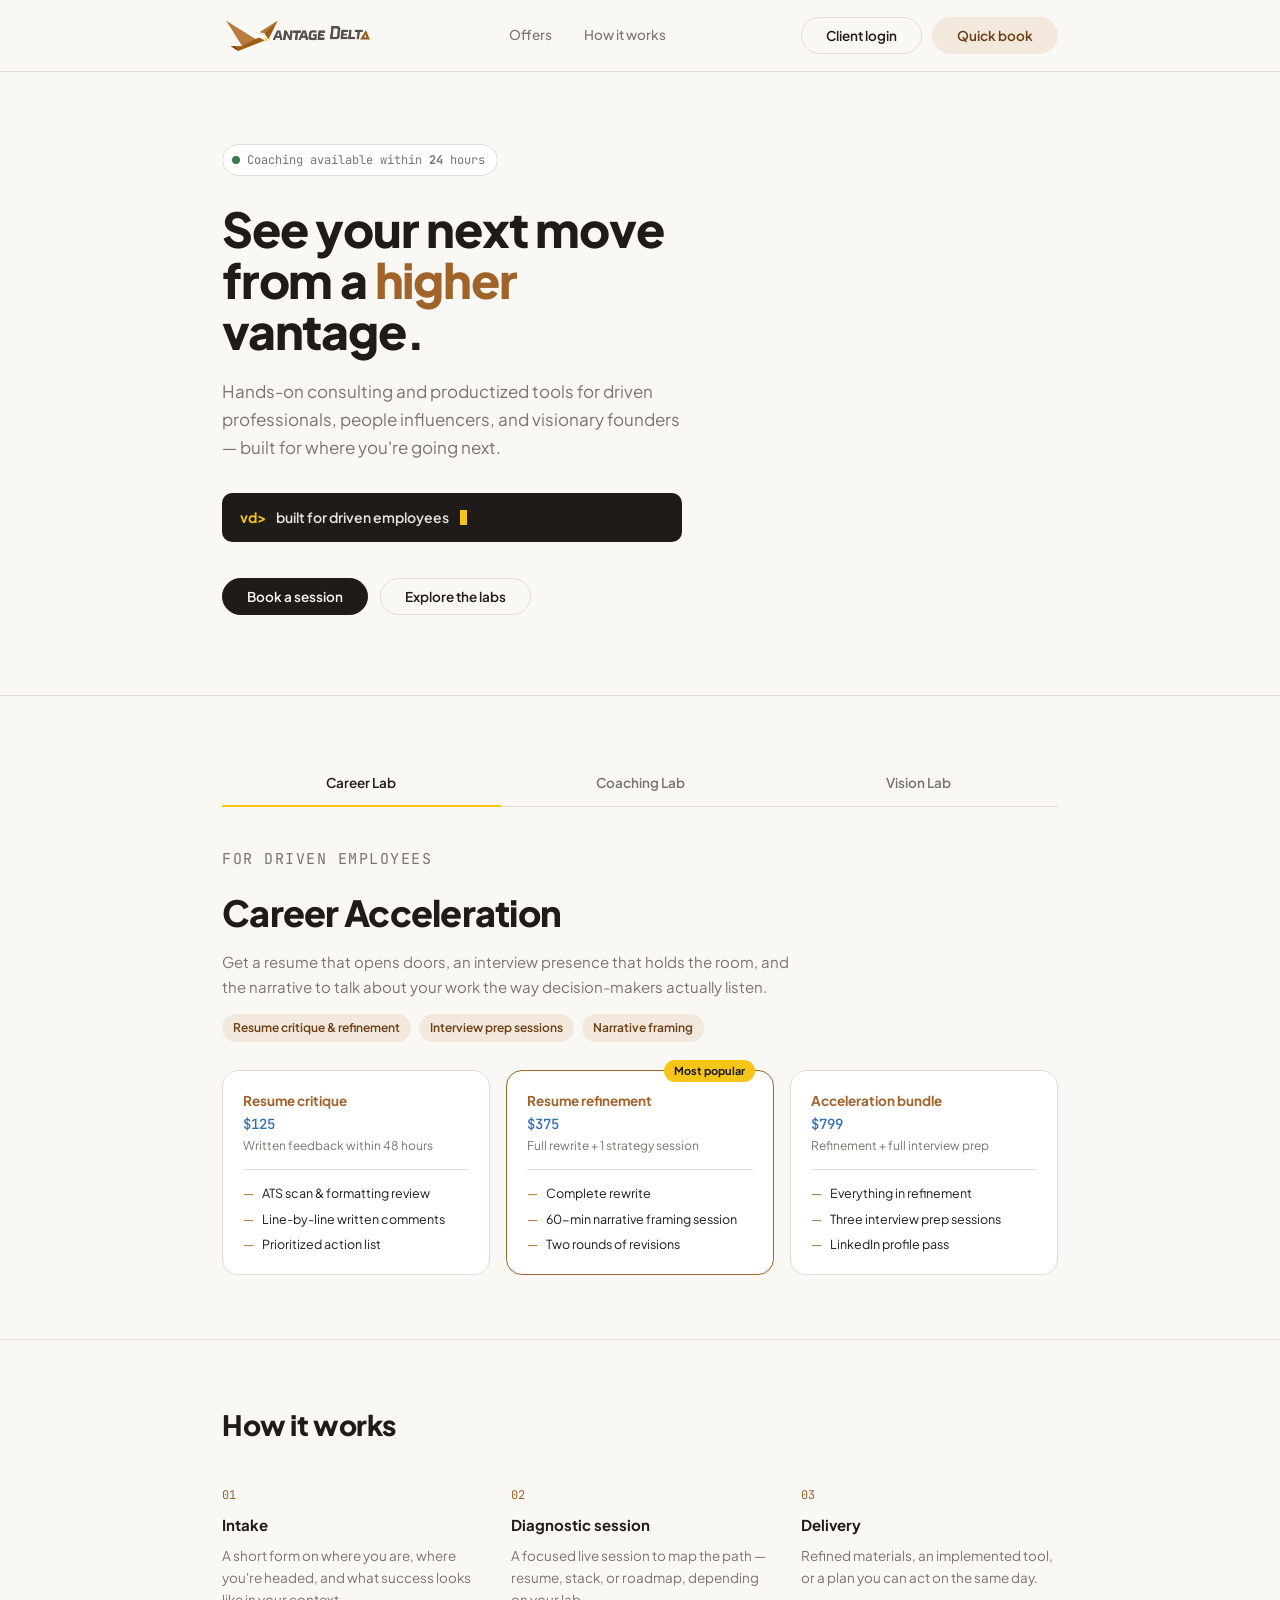
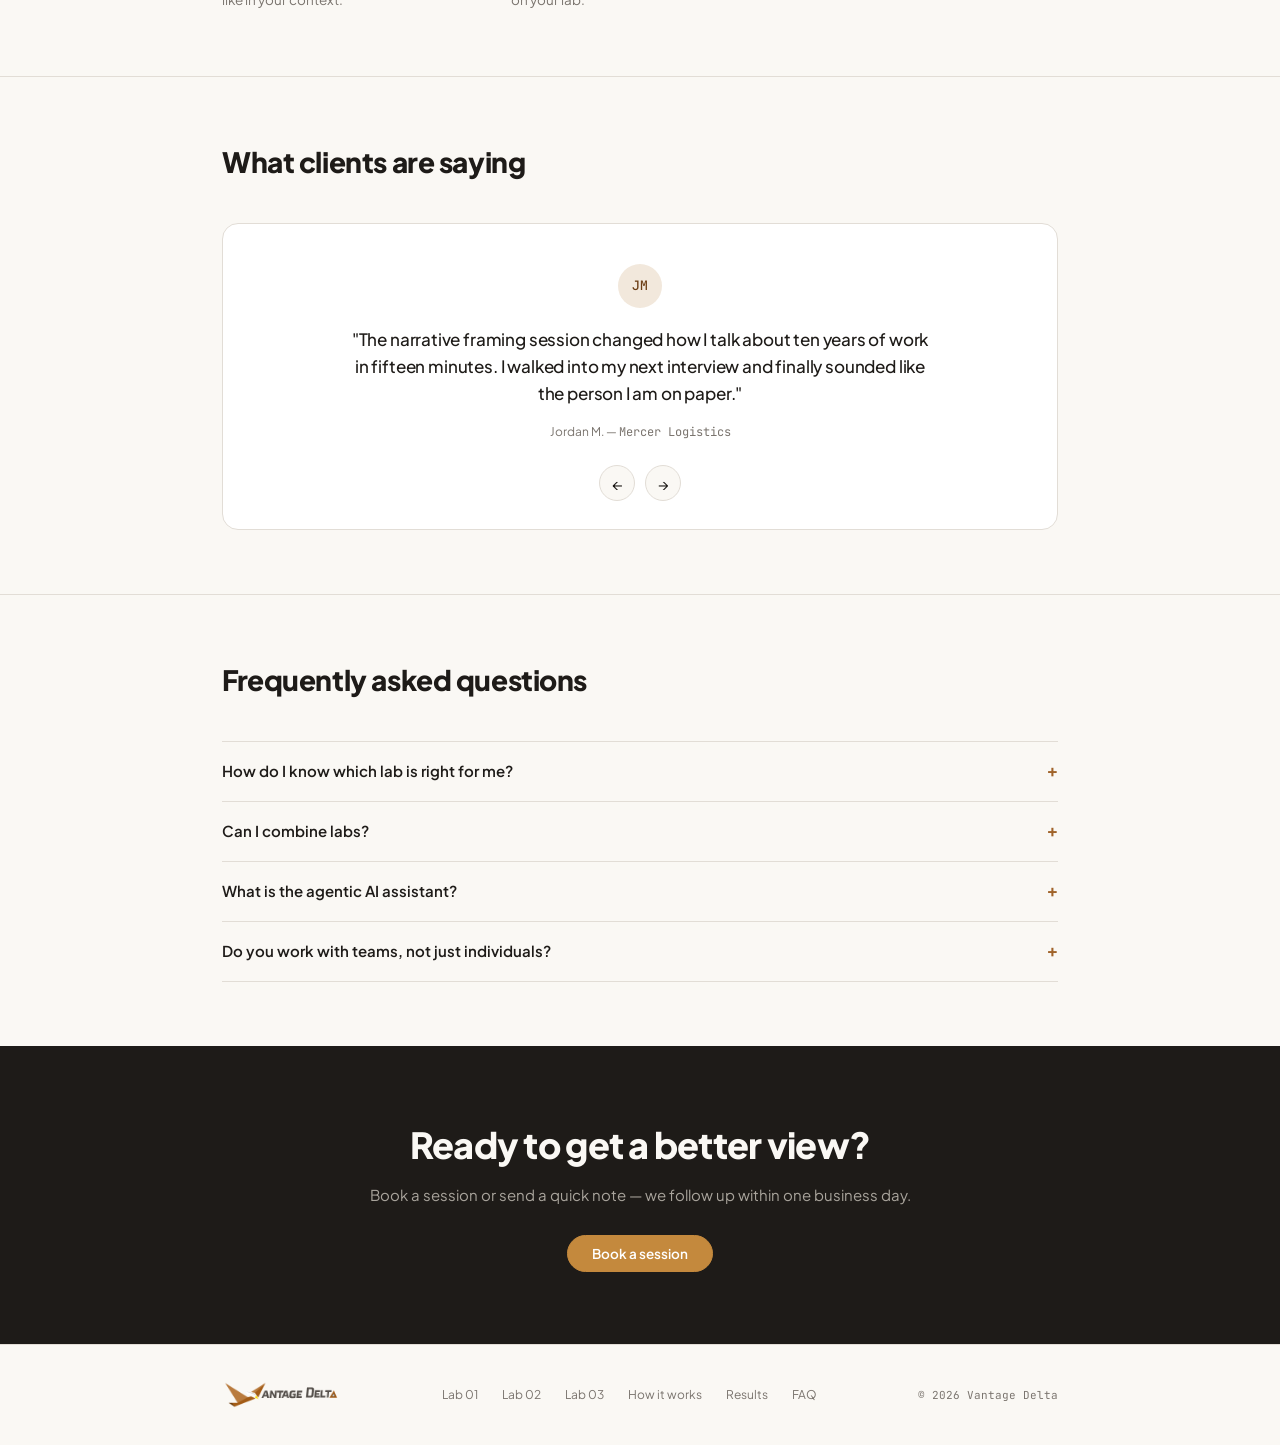
==== commit 7422b321: "Updating Hero Framework" ====
--- a/index.html
+++ b/index.html
@@ -33,10 +33,20 @@
 
 <!-- ─── Hero ─────────────────────────────────────────────────────────────── -->
 <section class="hero" id="hero-section">
+
+  <!-- Layer 0: background tile — right half, set via Notion -->
+  <div class="hero-bg-layer" id="heroBgLayer"></div>
+
+  <!-- Layer 1: foreground image — full hero height, right half, set via Notion -->
+  <div class="hero-fg-layer" id="heroFgLayer">
+    <img id="heroVisualImg" src="" alt="" aria-hidden="true">
+  </div>
+
+  <!-- Layer 2: content grid -->
   <div class="container">
     <div class="hero-layout">
 
-      <!-- Left: content -->
+      <!-- Left: text content -->
       <div class="hero-content">
         <div class="avail-badge">
           <span class="avail-dot" id="availDot"></span>
@@ -58,10 +68,8 @@
         </div>
       </div>
 
-      <!-- Right: visual panel — images controlled via Notion CMS -->
-      <div class="hero-visual" id="heroVisual">
-        <img class="hero-visual-img" id="heroVisualImg" src="" alt="" aria-hidden="true">
-      </div>
+      <!-- Right: transparent spacer — holds grid column, image is behind via absolute -->
+      <div class="hero-visual" aria-hidden="true"></div>
 
     </div>
   </div>
@@ -366,7 +374,6 @@
   <h3>Quick book</h3>
   <p class="qb-sub">Tell us what you need and we'll follow up within one business day.</p>
   <div id="qbFormWrap">
-    <div id="qbFormLoading">Loading form…</div>
     <div id="hbspt-form-target"></div>
   </div>
 </aside>
@@ -384,11 +391,7 @@
           region: "na2",
           portalId: "246483124",
           formId: "dcd3683c-7e55-4ae4-b282-bf4c3a5fb9b4",
-          target: "#hbspt-form-target",
-          onFormReady: function() {
-            const loader = document.getElementById('qbFormLoading');
-            if (loader) loader.style.display = 'none';
-          }
+          target: "#hbspt-form-target"
         });
         hsFormLoaded = true;
       } else {
--- a/src/styles/main.css
+++ b/src/styles/main.css
@@ -138,20 +138,63 @@
 
 /* ─── Hero ───────────────────────────────────────────────────────────────── */
 /* ─── Hero ───────────────────────────────────────────────────────────────── */
+/* ─── Hero ───────────────────────────────────────────────────────────────── */
 .hero {
+  position: relative;
   padding: 72px 0 80px;
-}
-
-/* Two-column layout */
+  overflow: hidden;
+}
+
+/* Background tile layer — right half, behind everything */
+.hero-bg-layer {
+  position: absolute;
+  top: 0;
+  right: 0;
+  width: 50%;
+  height: 100%;
+  z-index: 0;
+  background-repeat: repeat-x;
+  background-size: auto 100%;
+  background-position: left center;
+  pointer-events: none;
+}
+
+/* Foreground image layer — right half, full hero height, behind content */
+.hero-fg-layer {
+  position: absolute;
+  top: 0;
+  right: 0;
+  width: 50%;
+  height: 100%;
+  z-index: 1;
+  pointer-events: none;
+}
+.hero-fg-layer img {
+  display: block;
+  width: 100%;
+  height: 100%;
+  object-fit: cover;
+  object-position: center top;
+  opacity: 0;
+  transition: opacity 0.4s ease;
+}
+.hero-fg-layer img.loaded { opacity: 1; }
+
+/* Content grid — sits above both image layers */
 .hero-layout {
+  position: relative;
+  z-index: 2;
   display: grid;
   grid-template-columns: 1fr 360px;
   gap: 10px;
   align-items: center;
 }
 
-/* Left column */
+/* Left column — content */
 .hero-content {}
+
+/* Right column — transparent, just holds grid space */
+.hero-visual { height: 100%; }
 
 .hero h1 {
   font-size: var(--text-3xl);
@@ -172,47 +215,17 @@
   margin-bottom: 32px;
 }
 
-/* Right column — visual panel */
-.hero-visual {
-  position: relative;
-  height: 480px;
-  border-radius: var(--radius-lg);
-  overflow: hidden;
-  background-color: var(--color-surface-2);
-  /* background-image set via JS from Notion CMS */
-  background-repeat: repeat-x;
-  background-size: auto 100%;
-  background-position: center;
-  display: flex;
-  align-items: flex-end;
-  justify-content: center;
-}
-
-/* Foreground image — max 360×480, object-fit keeps proportions */
-.hero-visual-img {
-  display: block;
-  width: 100%;
-  max-width: 360px;
-  max-height: 480px;
-  object-fit: contain;
-  object-position: bottom center;
-  position: relative;
-  z-index: 1;
-  /* Hidden until src is set via JS */
-  opacity: 0;
-  transition: opacity 0.3s ease;
-}
-.hero-visual-img.loaded { opacity: 1; }
-
-/* Responsive — stack on smaller screens */
+/* Responsive */
 @media (max-width: 860px) {
+  .hero-bg-layer,
+  .hero-fg-layer {
+    width: 100%;
+    opacity: 0.15; /* subtle on mobile so text stays readable */
+  }
   .hero-layout {
     grid-template-columns: 1fr;
   }
-  .hero-visual {
-    height: 280px;
-    order: -1; /* image above content on mobile */
-  }
+  .hero-visual { display: none; }
 }
 .console {
   display: flex;
@@ -634,15 +647,6 @@
   transition: border-color 0.15s;
 }
 .qb-close:hover { border-color: var(--color-ink-mid); }
-
-/* Loading placeholder */
-#qbFormLoading {
-  font-family: var(--font-mono);
-  font-size: 12px;
-  color: var(--color-ink-soft);
-  padding: 20px 0 8px;
-  letter-spacing: 0.04em;
-}
 
 .qb-card h3 { font-size: var(--text-lg); font-weight: 800; margin-bottom: 6px; }
 .qb-sub { font-size: var(--text-sm); color: var(--color-ink-soft); line-height: 1.55; margin-bottom: 22px; }
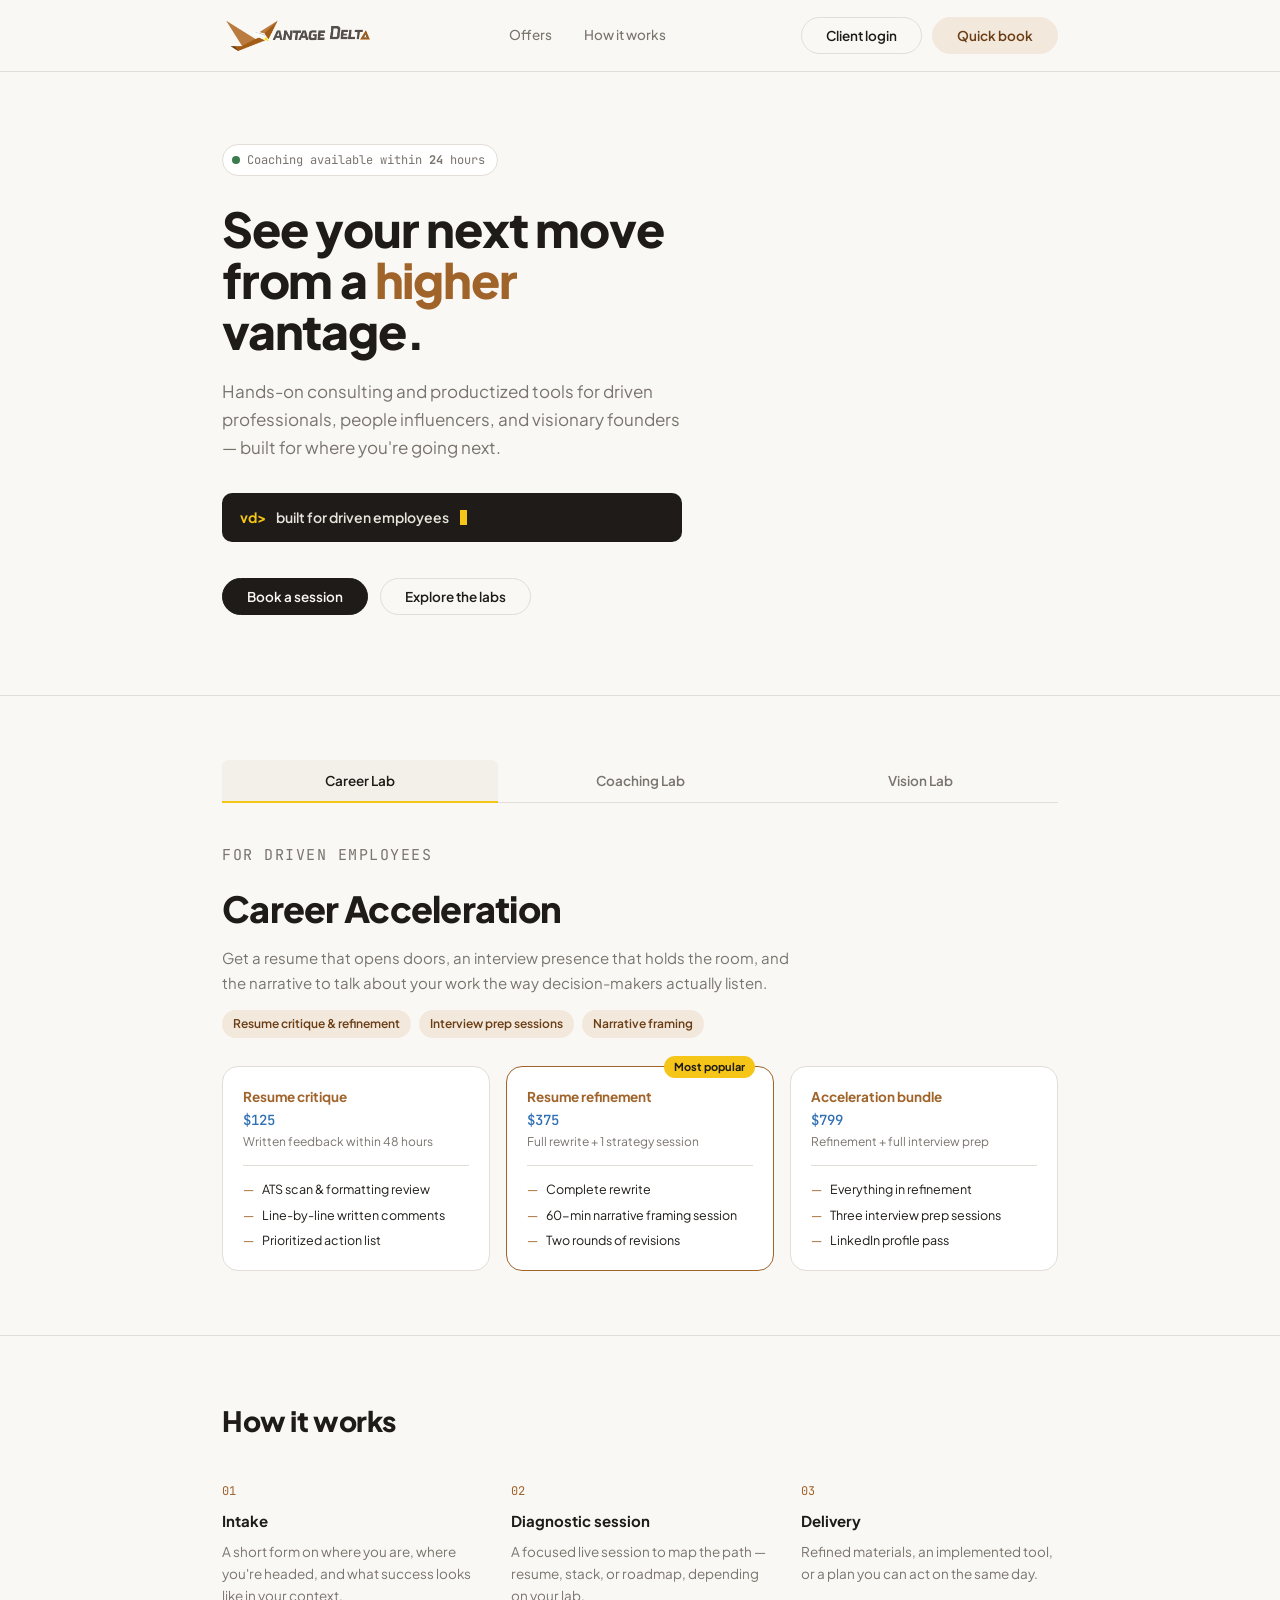
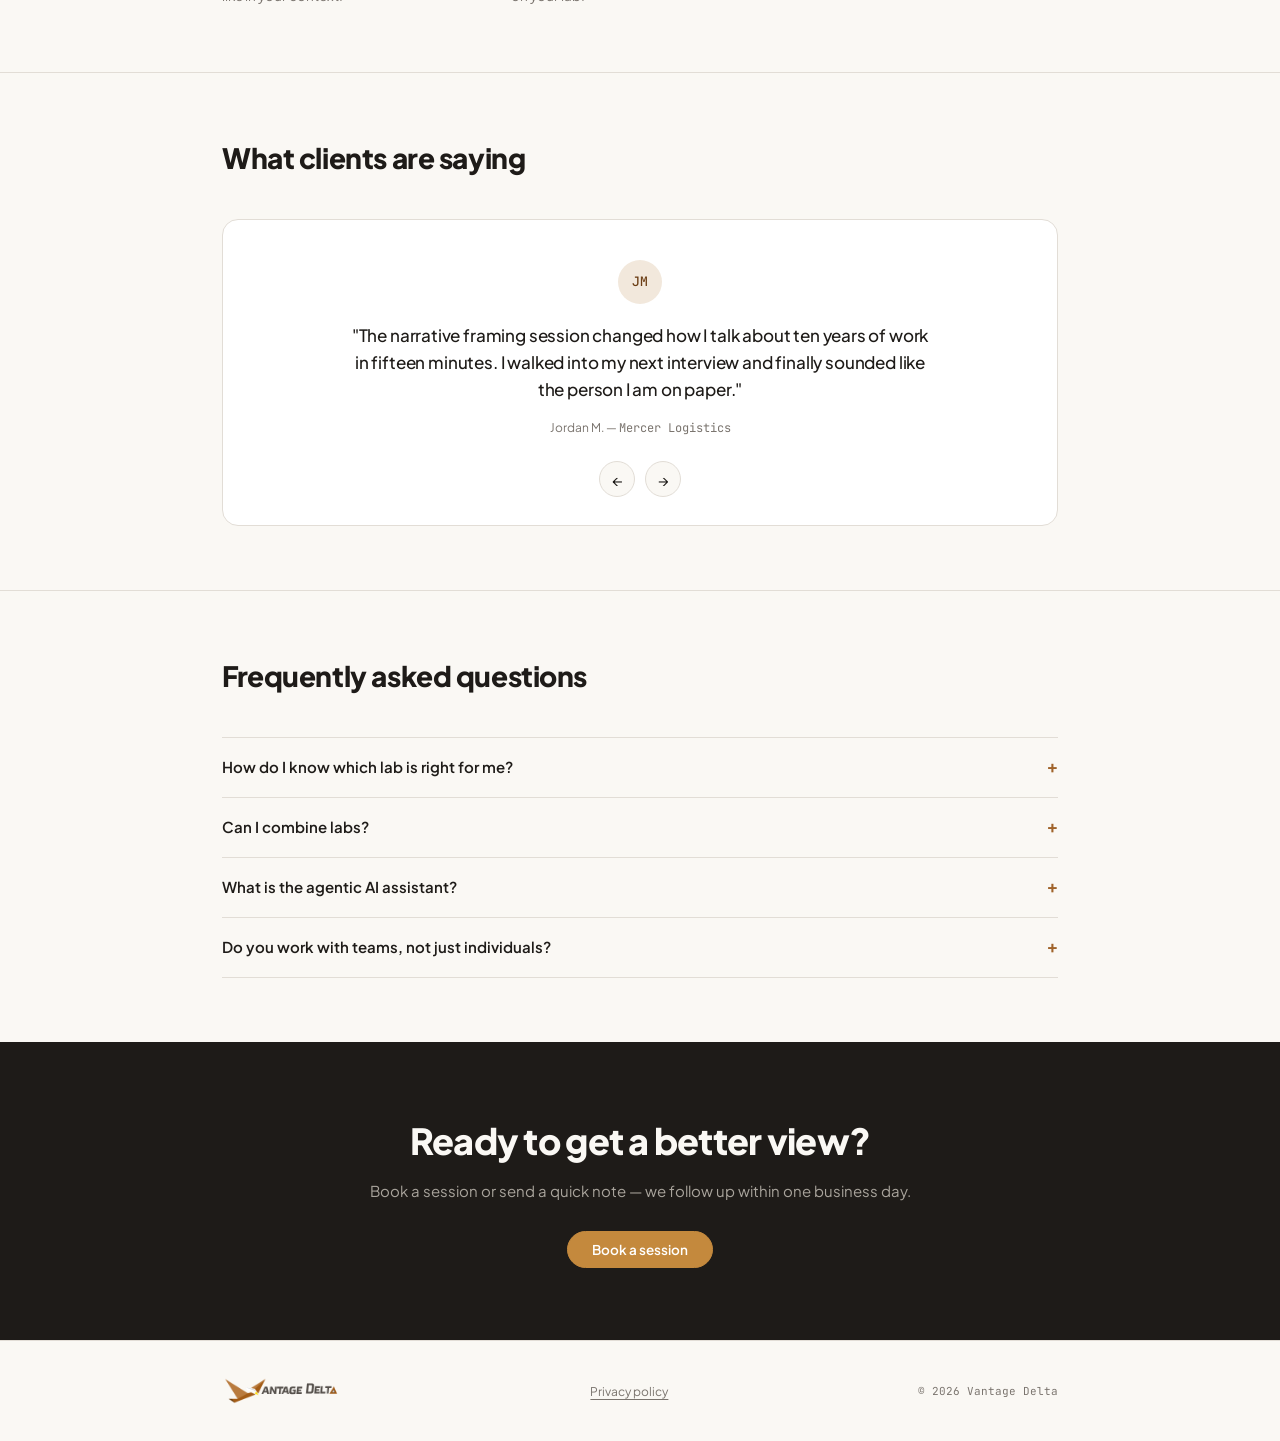
==== commit 904f458c: "Updating Mobile and Adding Updated Images" ====
--- a/index.html
+++ b/index.html
@@ -34,23 +34,23 @@
 <!-- ─── Hero ─────────────────────────────────────────────────────────────── -->
 <section class="hero" id="hero-section">
 
-  <!-- Layer 0: background tile — right half, set via Notion -->
-  <div class="hero-bg-layer" id="heroBgLayer"></div>
-
-  <!-- Layer 1: foreground image — full hero height, right half, set via Notion -->
-  <div class="hero-fg-layer" id="heroFgLayer">
-    <img id="heroVisualImg" src="" alt="" aria-hidden="true">
-  </div>
-
-  <!-- Layer 2: content grid -->
+  <!-- Constrained layer wrapper — matches 900px content column exactly -->
+  <div class="hero-layers">
+    <div class="hero-bg-layer" id="heroBgLayer"></div>
+    <div class="hero-fg-layer" id="heroFgLayer">
+      <img class="hero-fg-img" id="heroImg1" src="" alt="" aria-hidden="true">
+      <img class="hero-fg-img" id="heroImg2" src="" alt="" aria-hidden="true">
+      <img class="hero-fg-img" id="heroImg3" src="" alt="" aria-hidden="true">
+    </div>
+  </div>
+
+  <!-- Content grid — z-index above layers -->
   <div class="container">
     <div class="hero-layout">
-
-      <!-- Left: text content -->
       <div class="hero-content">
         <div class="avail-badge">
           <span class="avail-dot" id="availDot"></span>
-          <span id="availText">Coaching available within <span id="availHours">24</span> hours</span>
+          <span id="availText">Coaching available within <strong>24</strong> hours</span>
         </div>
         <h1>See your next move<br>from a <em>higher</em> vantage.</h1>
         <p class="hero-sub">
@@ -67,12 +67,10 @@
           <a class="btn btn-ghost" href="#lab01">Explore the labs</a>
         </div>
       </div>
-
-      <!-- Right: transparent spacer — holds grid column, image is behind via absolute -->
       <div class="hero-visual" aria-hidden="true"></div>
-
-    </div>
-  </div>
+    </div>
+  </div>
+
 </section>
 
 <!-- Section divider -->
@@ -353,19 +351,44 @@
     <div class="footer-logo">
       <img src="./public/logo.png" alt="Vantage Delta">
     </div>
-    <nav class="footer-nav">
-      <a href="#lab01">Lab 01</a>
-      <a href="#lab02">Lab 02</a>
-      <a href="#lab03">Lab 03</a>
-      <a href="#how">How it works</a>
-      <a href="#cases">Results</a>
-      <a href="#faq">FAQ</a>
-    </nav>
+    <div class="footer-center">
+      <button class="privacy-link" id="privacyBtn">Privacy policy</button>
+    </div>
     <div class="footer-meta">
       <span>&copy; 2026 Vantage Delta</span>
     </div>
   </div>
 </footer>
+
+<!-- ─── Privacy Policy modal ──────────────────────────────────────────────── -->
+<div class="privacy-overlay" id="privacyOverlay"></div>
+<div class="privacy-modal" id="privacyModal" role="dialog" aria-label="Privacy policy">
+  <div class="privacy-modal-header">
+    <h3>Privacy policy</h3>
+    <button class="privacy-close" id="privacyClose" aria-label="Close">&times;</button>
+  </div>
+  <div class="privacy-modal-body">
+    <p class="privacy-updated">Last updated: June 2026</p>
+
+    <h4>Information we collect</h4>
+    <p>When you use our Quick Book form, we collect your name, email address, and any details you choose to share about your goals. This information is submitted to and stored in HubSpot CRM for the sole purpose of responding to your inquiry.</p>
+
+    <h4>How we use your information</h4>
+    <p>We use your contact information only to respond to your inquiry and, with your consent, to send you relevant updates about Vantage Delta services. We do not sell, rent, or share your personal information with third parties for marketing purposes.</p>
+
+    <h4>Cookies and analytics</h4>
+    <p>This site may use cookies to understand how visitors interact with our pages. No personally identifiable information is collected through cookies without your explicit consent.</p>
+
+    <h4>Third-party services</h4>
+    <p>We use HubSpot for form submissions and contact management, Calendly for session scheduling, and Vercel for site hosting. Each of these services maintains their own privacy policies governing data they process on our behalf.</p>
+
+    <h4>Your rights</h4>
+    <p>You may request access to, correction of, or deletion of your personal data at any time by contacting us directly. We will respond within 30 days.</p>
+
+    <h4>Contact</h4>
+    <p>For any privacy-related questions, please reach out via the Quick Book form or directly through your coach.</p>
+  </div>
+</div>
 
 <!-- ─── Quick Book card ────────────────────────────────────────────────────── -->
 <div class="qb-overlay" id="qbOverlay"></div>
--- a/src/styles/main.css
+++ b/src/styles/main.css
@@ -145,7 +145,19 @@
   overflow: hidden;
 }
 
-/* Background tile layer — right half, behind everything */
+/* Constrain all hero layers to the same 900px column as the content */
+.hero-layers {
+  position: absolute;
+  top: 0;
+  bottom: 0;
+  left: 50%;
+  transform: translateX(-50%);
+  width: 100%;
+  max-width: var(--max-w);
+  pointer-events: none;
+}
+
+/* Background tile — right half of the constrained column */
 .hero-bg-layer {
   position: absolute;
   top: 0;
@@ -156,10 +168,9 @@
   background-repeat: repeat-x;
   background-size: auto 100%;
   background-position: left center;
-  pointer-events: none;
-}
-
-/* Foreground image layer — right half, full hero height, behind content */
+}
+
+/* Foreground image slots — stacked, fade between them */
 .hero-fg-layer {
   position: absolute;
   top: 0;
@@ -167,20 +178,20 @@
   width: 50%;
   height: 100%;
   z-index: 1;
-  pointer-events: none;
-}
-.hero-fg-layer img {
-  display: block;
+}
+.hero-fg-img {
+  position: absolute;
+  inset: 0;
   width: 100%;
   height: 100%;
   object-fit: cover;
   object-position: center top;
   opacity: 0;
-  transition: opacity 0.4s ease;
-}
-.hero-fg-layer img.loaded { opacity: 1; }
-
-/* Content grid — sits above both image layers */
+  transition: opacity 0.8s ease;
+}
+.hero-fg-img.visible { opacity: 1; }
+
+/* Content grid — above the image layers */
 .hero-layout {
   position: relative;
   z-index: 2;
@@ -190,11 +201,8 @@
   align-items: center;
 }
 
-/* Left column — content */
 .hero-content {}
-
-/* Right column — transparent, just holds grid space */
-.hero-visual { height: 100%; }
+.hero-visual {}
 
 .hero h1 {
   font-size: var(--text-3xl);
@@ -218,13 +226,8 @@
 /* Responsive */
 @media (max-width: 860px) {
   .hero-bg-layer,
-  .hero-fg-layer {
-    width: 100%;
-    opacity: 0.15; /* subtle on mobile so text stays readable */
-  }
-  .hero-layout {
-    grid-template-columns: 1fr;
-  }
+  .hero-fg-layer { width: 100%; opacity: 0.12; }
+  .hero-layout { grid-template-columns: 1fr; }
   .hero-visual { display: none; }
 }
 .console {
@@ -268,23 +271,32 @@
   display: flex;
   border-bottom: 1px solid var(--color-border);
   margin-bottom: 40px;
+  gap: 4px;
 }
 .tab-btn {
   flex: 1;
-  background: none;
+  background: transparent;
   border: none;
   border-bottom: 2px solid transparent;
-  padding: 14px 8px;
+  border-radius: var(--radius-sm) var(--radius-sm) 0 0;
+  padding: 12px 8px;
   font-size: var(--text-sm);
   font-weight: 600;
   color: var(--color-ink-soft);
-  transition: color 0.15s, border-color 0.15s;
+  cursor: pointer;
+  font-family: var(--font-sans);
+  transition: color 0.15s, border-color 0.15s, background 0.15s;
   margin-bottom: -1px;
-}
-.tab-btn:hover { color: var(--color-ink); }
+  text-align: center;
+}
+.tab-btn:hover {
+  color: var(--color-ink);
+  background: var(--color-surface-2);
+}
 .tab-btn.active {
   color: var(--color-ink);
   border-bottom-color: var(--color-accent);
+  background: var(--color-surface-2);
 }
 
 .tab-panel { display: none; }
@@ -765,9 +777,13 @@
   :root { --text-3xl: 34px; --text-2xl: 26px; }
   .site-nav { display: none; }
   .tier-grid, .how-grid { grid-template-columns: 1fr; }
-  .tab-bar { flex-direction: column; border-bottom: none; }
-  .tab-btn { border-bottom: 1px solid var(--color-border); border-left: 2px solid transparent; text-align: left; margin-bottom: 0; }
-  .tab-btn.active { border-bottom-color: var(--color-border); border-left-color: var(--color-accent); }
+  .tab-bar {
+    gap: 2px;
+  }
+  .tab-btn {
+    font-size: 11px;
+    padding: 10px 4px;
+  }
   .case-slide { padding: 0 24px; }
   .qb-card { width: 90vw; right: -95vw; height: min(630px, 85vh); }
   .qb-card.open { right: 5vw; }
@@ -882,3 +898,113 @@
   font-size: 11px !important;
   color: var(--color-ink-soft) !important;
 }
+
+/* ─── Footer privacy link ─────────────────────────────────────────────────── */
+.footer-center {
+  flex: 1;
+  display: flex;
+  justify-content: center;
+}
+.privacy-link {
+  background: none;
+  border: none;
+  font-family: var(--font-sans);
+  font-size: var(--text-xs);
+  color: var(--color-ink-soft);
+  cursor: pointer;
+  padding: 0;
+  text-decoration: underline;
+  text-underline-offset: 3px;
+  transition: color 0.15s;
+}
+.privacy-link:hover { color: var(--color-ink); }
+
+/* ─── Privacy modal ───────────────────────────────────────────────────────── */
+.privacy-overlay {
+  position: fixed;
+  inset: 0;
+  background: rgba(30, 27, 24, 0.5);
+  z-index: 300;
+  opacity: 0;
+  visibility: hidden;
+  transition: opacity 0.2s ease, visibility 0.2s ease;
+}
+.privacy-overlay.open { opacity: 1; visibility: visible; }
+
+.privacy-modal {
+  position: fixed;
+  top: 50%;
+  left: 50%;
+  transform: translate(-50%, -50%) scale(0.97);
+  width: min(640px, 92vw);
+  max-height: 80vh;
+  background: var(--color-surface);
+  border: 1px solid var(--color-border);
+  border-radius: var(--radius-lg);
+  z-index: 301;
+  display: flex;
+  flex-direction: column;
+  opacity: 0;
+  visibility: hidden;
+  transition: opacity 0.2s ease, visibility 0.2s ease, transform 0.2s ease;
+}
+.privacy-modal.open {
+  opacity: 1;
+  visibility: visible;
+  transform: translate(-50%, -50%) scale(1);
+}
+
+.privacy-modal-header {
+  display: flex;
+  align-items: center;
+  justify-content: space-between;
+  padding: 20px 24px;
+  border-bottom: 1px solid var(--color-border);
+  flex-shrink: 0;
+}
+.privacy-modal-header h3 {
+  font-size: var(--text-base);
+  font-weight: 700;
+  margin: 0;
+}
+.privacy-close {
+  width: 30px;
+  height: 30px;
+  border-radius: 50%;
+  border: 1px solid var(--color-border);
+  background: transparent;
+  font-size: 18px;
+  line-height: 1;
+  color: var(--color-ink);
+  display: flex;
+  align-items: center;
+  justify-content: center;
+  padding: 0;
+  cursor: pointer;
+  transition: border-color 0.15s;
+}
+.privacy-close:hover { border-color: var(--color-ink-mid); }
+
+.privacy-modal-body {
+  padding: 24px;
+  overflow-y: auto;
+  flex: 1;
+}
+.privacy-updated {
+  font-family: var(--font-mono);
+  font-size: var(--text-xs);
+  color: var(--color-ink-soft);
+  margin-bottom: 20px;
+}
+.privacy-modal-body h4 {
+  font-size: var(--text-sm);
+  font-weight: 700;
+  margin: 20px 0 6px;
+}
+.privacy-modal-body h4:first-of-type { margin-top: 0; }
+.privacy-modal-body p {
+  font-size: var(--text-sm);
+  color: var(--color-ink-soft);
+  line-height: 1.7;
+  margin: 0;
+}
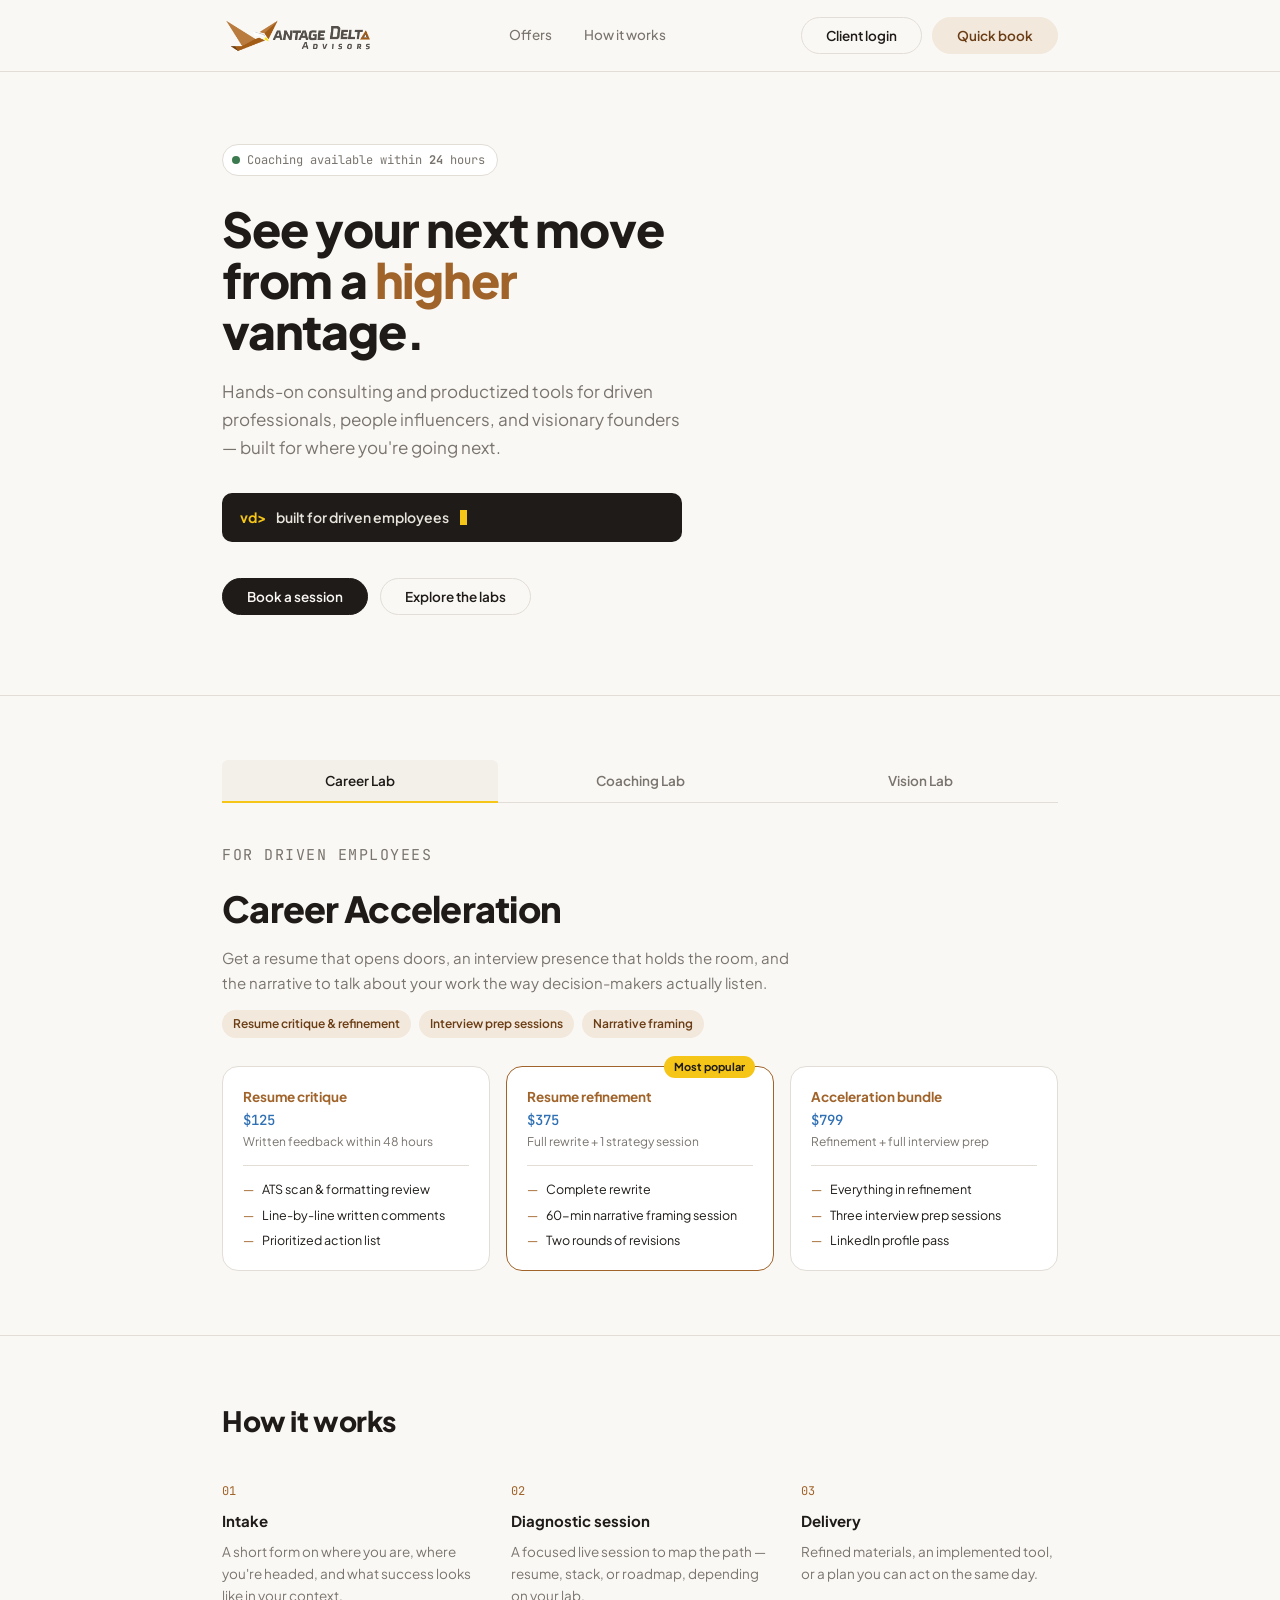
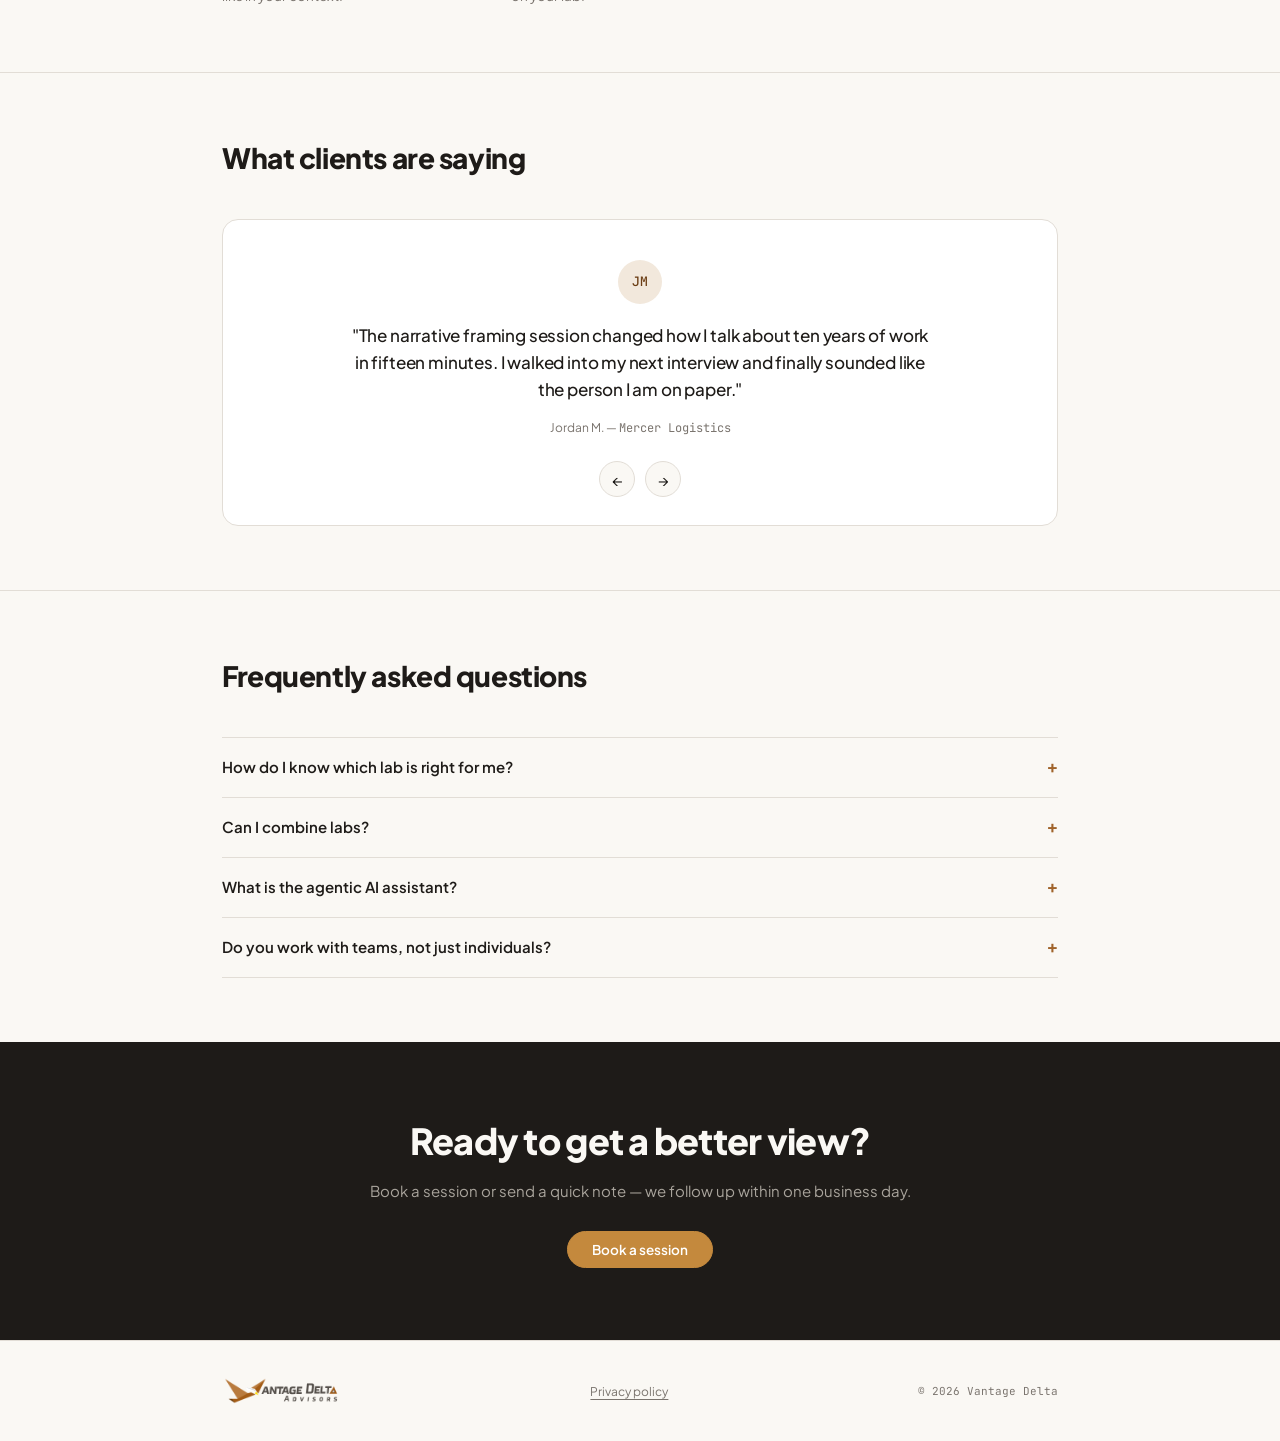
==== commit 0fe2e789: "Fixing Background Repeat" ====
--- a/index.html
+++ b/index.html
@@ -34,17 +34,35 @@
 <!-- ─── Hero ─────────────────────────────────────────────────────────────── -->
 <section class="hero" id="hero-section">
 
-  <!-- Constrained layer wrapper — matches 900px content column exactly -->
+  <!-- Background tile — outside constrained wrapper, spans full viewport width -->
+  <div class="hero-bg-layer" id="heroBgLayer"></div>
+
+  <!-- Constrained layer wrapper -->
   <div class="hero-layers">
-    <div class="hero-bg-layer" id="heroBgLayer"></div>
+
+    <!-- Layer 1: foreground images — full cover, fade between -->
     <div class="hero-fg-layer" id="heroFgLayer">
-      <img class="hero-fg-img" id="heroImg1" src="" alt="" aria-hidden="true">
-      <img class="hero-fg-img" id="heroImg2" src="" alt="" aria-hidden="true">
-      <img class="hero-fg-img" id="heroImg3" src="" alt="" aria-hidden="true">
-    </div>
-  </div>
-
-  <!-- Content grid — z-index above layers -->
+      <div class="hero-slide" id="heroSlide1">
+        <img class="hero-slide-img" id="heroImg1" src="" alt="" aria-hidden="true">
+      </div>
+      <div class="hero-slide" id="heroSlide2">
+        <img class="hero-slide-img" id="heroImg2" src="" alt="" aria-hidden="true">
+      </div>
+      <div class="hero-slide" id="heroSlide3">
+        <img class="hero-slide-img" id="heroImg3" src="" alt="" aria-hidden="true">
+      </div>
+    </div>
+
+    <!-- Layer 3: bubbles — independent, inspectable, positionable per bubble -->
+    <div class="hero-bubbles">
+      <div class="hero-bubble" id="heroBubble1"></div>
+      <div class="hero-bubble" id="heroBubble2"></div>
+      <div class="hero-bubble" id="heroBubble3"></div>
+    </div>
+
+  </div>
+
+  <!-- Content grid -->
   <div class="container">
     <div class="hero-layout">
       <div class="hero-content">
--- a/src/styles/main.css
+++ b/src/styles/main.css
@@ -157,20 +157,21 @@
   pointer-events: none;
 }
 
-/* Background tile — right half of the constrained column */
+/* Background tile — full hero width, fixed 165px strip at bottom */
 .hero-bg-layer {
   position: absolute;
-  top: 0;
+  bottom: 0;
+  left: 0;
   right: 0;
-  width: 50%;
-  height: 100%;
+  height: 165px;
   z-index: 0;
   background-repeat: repeat-x;
-  background-size: auto 100%;
-  background-position: left center;
-}
-
-/* Foreground image slots — stacked, fade between them */
+  background-size: auto 165px;
+  background-position: left bottom;
+  pointer-events: none;
+}
+
+/* Foreground image slots — full height cover, stacked, fade between */
 .hero-fg-layer {
   position: absolute;
   top: 0;
@@ -178,18 +179,110 @@
   width: 50%;
   height: 100%;
   z-index: 1;
-}
-.hero-fg-img {
+  pointer-events: none; /* images don't intercept clicks */
+}
+
+.hero-slide {
   position: absolute;
   inset: 0;
+  opacity: 0;
+  transition: opacity 0.8s ease;
+}
+.hero-slide.visible { opacity: 1; }
+
+.hero-slide-img {
+  display: block;
   width: 100%;
   height: 100%;
   object-fit: cover;
   object-position: center top;
+}
+
+/* ── Bubbles — independent floating elements, pointer-events on ──────────── */
+/* Each bubble is absolutely positioned within .hero-layers (NOT .hero-fg-layer)
+   so they sit above both the bg and fg layers and are fully inspectable.
+   Adjust top/right/bottom/left per bubble to reposition.                    */
+
+.hero-bubbles {
+  position: absolute;
+  inset: 0;
+  z-index: 3; /* above fg images (z:1) and content grid (z:2) on right side */
+  pointer-events: none;
+}
+
+/* Shared bubble styles */
+.hero-bubble {
+  position: absolute;
+  max-width: 200px;
+  background: var(--color-surface);
+  border: 1px solid var(--color-border);
+  border-radius: var(--radius-md);
+  padding: 11px 14px;
+  font-size: 12px;
+  font-style: italic;
+  font-weight: 600;
+  line-height: 1.5;
+  color: var(--color-primary-dark);
+  box-shadow: 0 4px 20px rgba(30,27,24,0.12);
+  display: none;
+  pointer-events: auto;
+
+  /* Fade in from the right */
   opacity: 0;
-  transition: opacity 0.8s ease;
-}
-.hero-fg-img.visible { opacity: 1; }
+  transform: translateX(24px);
+  transition: opacity 0.6s ease, transform 0.6s ease;
+}
+.hero-bubble.has-text  { display: block; }
+.hero-bubble.visible   { opacity: 1; transform: translateX(0); }
+
+/* Floating animation — gentle circular drift */
+@keyframes floatBubble1 {
+  0%   { translate: 0px 0px; }
+  25%  { translate: 4px -5px; }
+  50%  { translate: 7px 2px; }
+  75%  { translate: 3px 6px; }
+  100% { translate: 0px 0px; }
+}
+@keyframes floatBubble2 {
+  0%   { translate: 0px 0px; }
+  25%  { translate: -5px 4px; }
+  50%  { translate: -2px 7px; }
+  75%  { translate: 4px 3px; }
+  100% { translate: 0px 0px; }
+}
+@keyframes floatBubble3 {
+  0%   { translate: 0px 0px; }
+  25%  { translate: 3px 5px; }
+  50%  { translate: -4px 3px; }
+  75%  { translate: -5px -4px; }
+  100% { translate: 0px 0px; }
+}
+
+/* ── Bubble 1 position — adjust top/right/bottom/left to reposition ── */
+#heroBubble1 {
+  bottom: 16%;
+  left: 70%;
+  animation: floatBubble1 6s ease-in-out infinite;
+}
+
+/* ── Bubble 2 position — adjust top/right/bottom/left to reposition ── */
+#heroBubble2 {
+  bottom: 16%;
+  left: 56%;
+  animation: floatBubble2 7s ease-in-out infinite;
+}
+
+/* ── Bubble 3 position — adjust top/right/bottom/left to reposition ── */
+#heroBubble3 {
+  bottom: 26%;
+  left: 62%;
+  animation: floatBubble3 8s ease-in-out infinite;
+}
+
+/* Mobile — hide bubbles, they'd be too cluttered */
+@media (max-width: 860px) {
+  .hero-bubbles { display: none; }
+}
 
 /* Content grid — above the image layers */
 .hero-layout {
